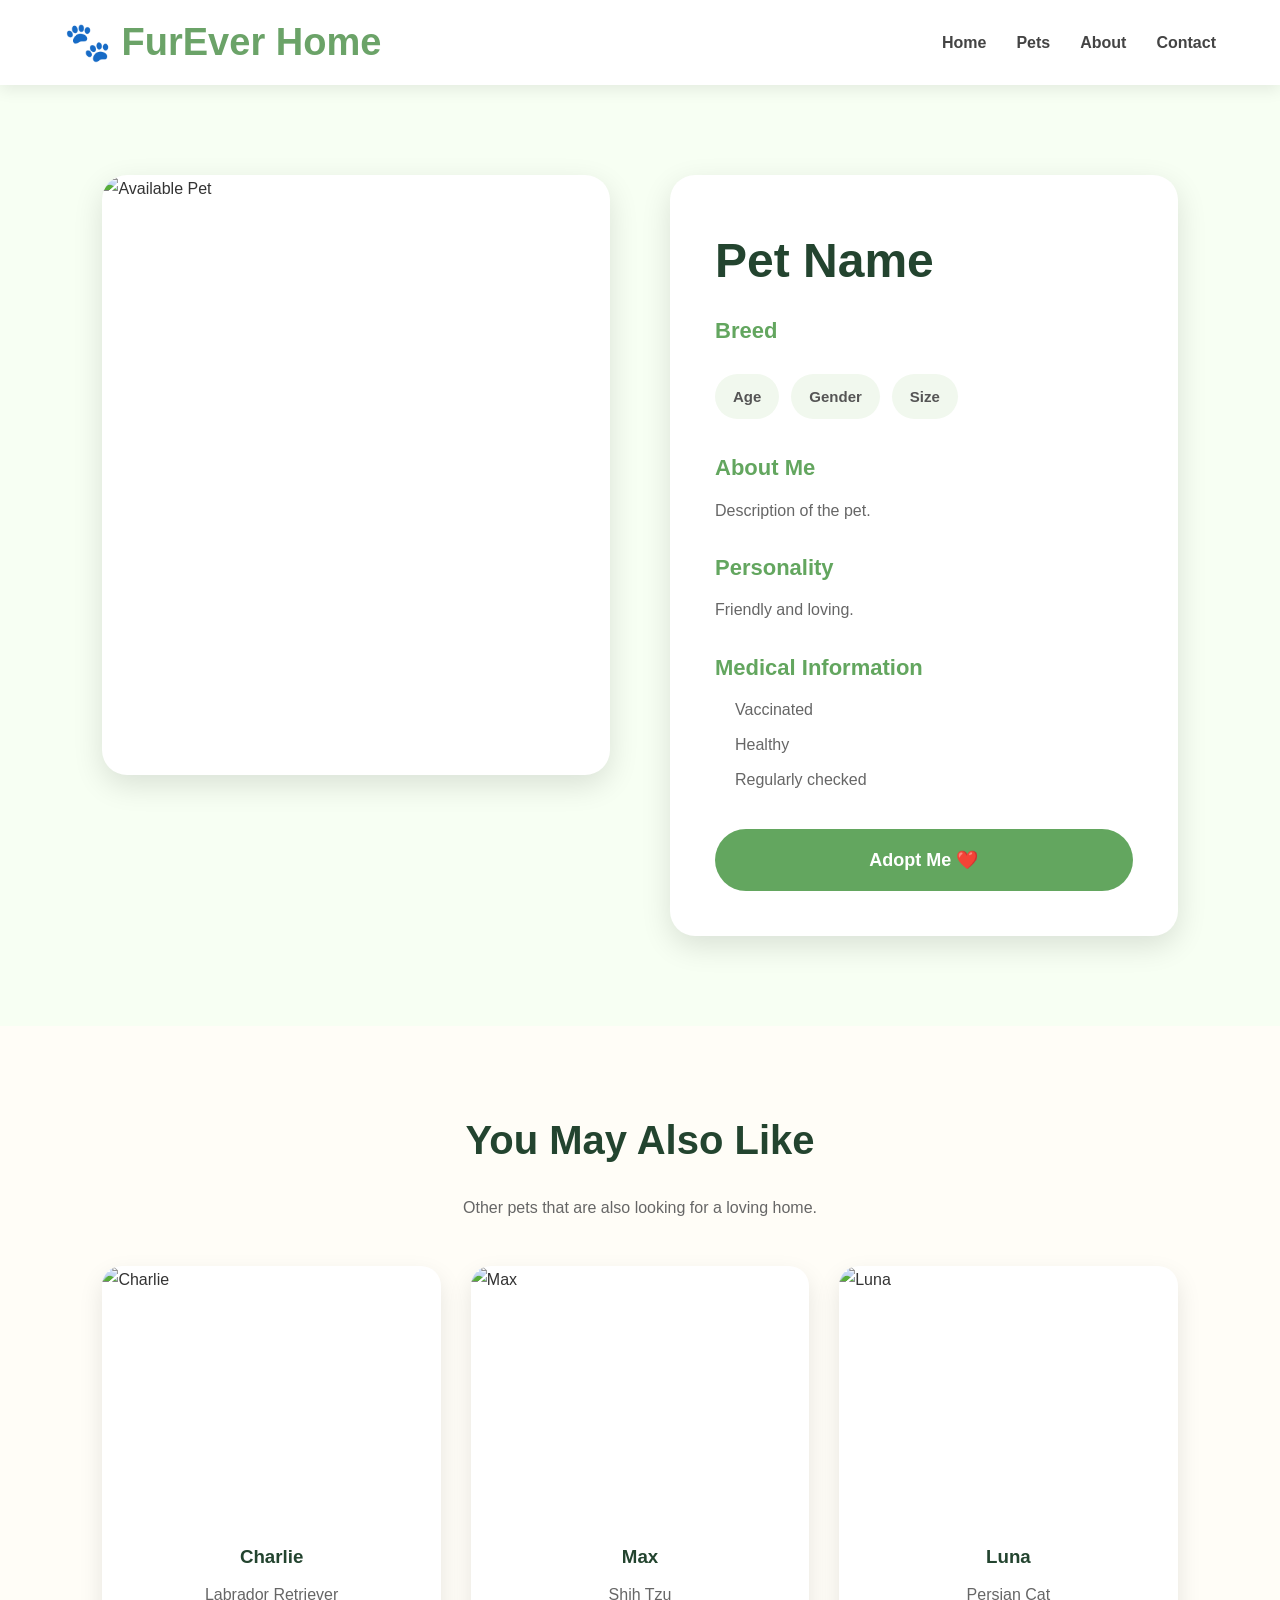
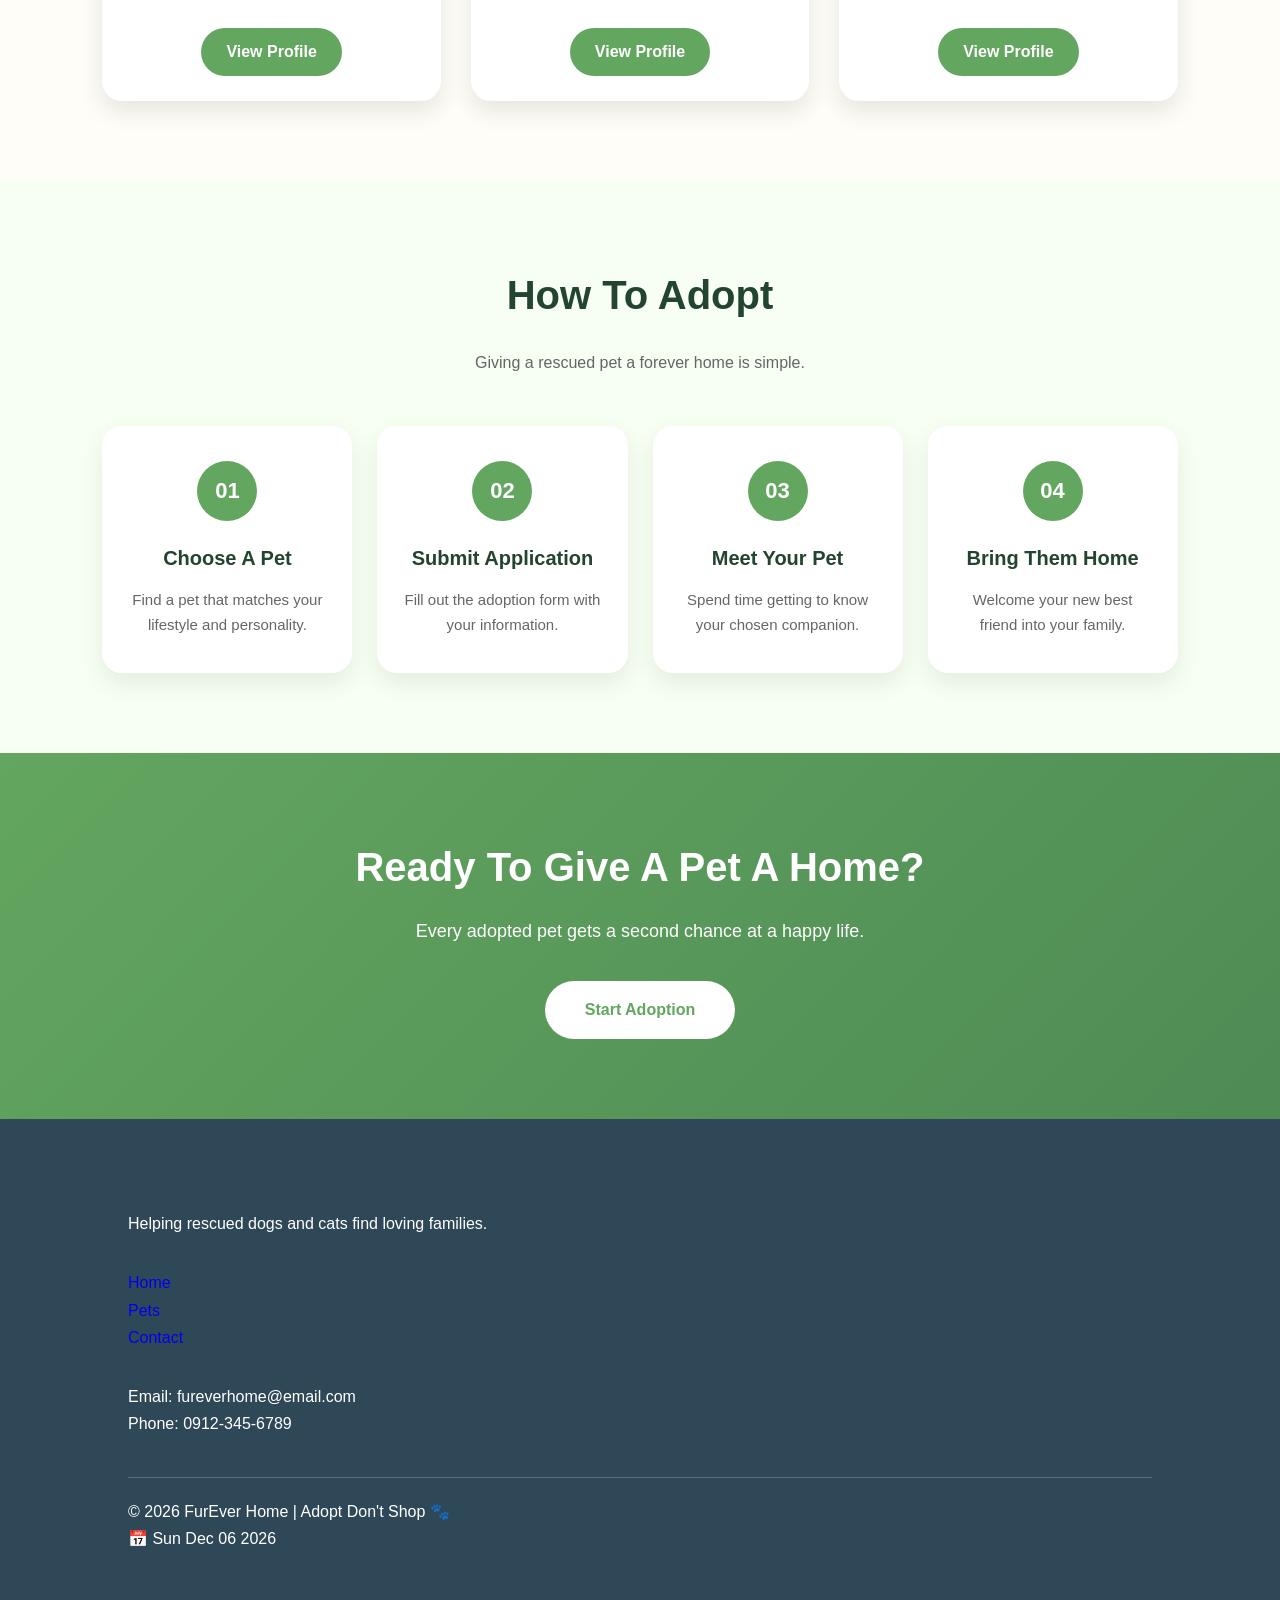
==== pet-details.html @ 24480c86 "Add files via upload" ====
<!DOCTYPE html>
<html lang="en">

<head>

    <meta charset="UTF-8">
    <meta name="viewport" content="width=device-width, initial-scale=1.0">

    <title>Pet Details | FurEver Home</title>

    <meta name="description" content="View pet information and adoption details.">

    <link rel="stylesheet" href="style.css">

    <script src="script.js" defer></script>

</head>


<body>


<!-- =========================
     HEADER
========================= -->

<header>

    <nav>

        <div class="logo">
            🐾 FurEver Home
        </div>


        <ul>

            <li>
                <a href="index.html">
                    Home
                </a>
            </li>


            <li>
                <a href="pets.html">
                    Pets
                </a>
            </li>


            <li>
                <a href="about.html">
                    About
                </a>
            </li>


            <li>
                <a href="contact.html">
                    Contact
                </a>
            </li>

        </ul>


    </nav>

</header>





<!-- =========================
     PET DETAILS
========================= -->

<main>


<section class="pet-profile">


    <!-- IMAGE -->

    <div class="pet-profile-image">


        <img 
        id="petImage"
        src=""
        alt="Available Pet">


    </div>





    <!-- INFORMATION -->

    <div class="pet-profile-info">


        <h1 id="petName">
            Pet Name
        </h1>



        <p class="pet-breed" id="petBreed">
            Breed
        </p>



        <div class="pet-tags">


            <span id="petAge">
                Age
            </span>


            <span id="petGender">
                Gender
            </span>


            <span id="petSize">
                Size
            </span>


        </div>





        <div class="pet-section">


            <h3>
                About Me
            </h3>


            <p id="petDescription">
                Description of the pet.
            </p>


        </div>





        <div class="pet-section">


            <h3>
                Personality
            </h3>


            <p id="petPersonality">
                Friendly and loving.
            </p>


        </div>




        <div class="pet-section">


            <h3>
                Medical Information
            </h3>


            <ul>


                <li>
                    Vaccinated
                </li>


                <li>
                    Healthy
                </li>


                <li>
                    Regularly checked
                </li>


            </ul>


        </div>




        <a href="adoption.html" class="adopt-button">

            Adopt Me ❤️

        </a>




    </div>



</section>

<!-- =========================
     SIMILAR PETS
========================= -->


<section class="similar-pets">


    <div class="section-title">

        <h2>
            You May Also Like
        </h2>


        <p>
            Other pets that are also looking for a loving home.
        </p>


    </div>





    <div class="similar-grid">



        <div class="similar-card">


            <img 
            src="https://bestforpet.co.nz/wp-content/uploads/2025/11/Beagle.jpg" 
            alt="Charlie">


            <div class="similar-content">


                <h3>
                    Charlie
                </h3>


                <p>
                    Labrador Retriever
                </p>


                <a href="pet-details.html?id=charlie">
                    View Profile
                </a>


            </div>


        </div>







        <div class="similar-card">


            <img 
            src="https://cdn.britannica.com/05/234205-050-F8D2E018/Shih-tzu-dog.jpg" 
            alt="Max">


            <div class="similar-content">


                <h3>
                    Max
                </h3>


                <p>
                    Shih Tzu
                </p>


                <a href="pet-details.html?id=max">
                    View Profile
                </a>


            </div>


        </div>







        <div class="similar-card">


            <img 
            src="https://supertails.com/cdn/shop/articles/persian-cat_516e270f-7989-4d3a-9769-4db063118ec6_1200x.jpg?v=1774674105.jpg" 
            alt="Luna">


            <div class="similar-content">


                <h3>
                    Luna
                </h3>


                <p>
                    Persian Cat
                </p>


                <a href="pet-details.html?id=luna">
                    View Profile
                </a>


            </div>


        </div>



    </div>



</section>






<!-- =========================
     ADOPTION PROCESS
========================= -->


<section class="adoption-process">


    <div class="section-title">


        <h2>
            How To Adopt
        </h2>


        <p>
            Giving a rescued pet a forever home is simple.
        </p>


    </div>






    <div class="process-grid">



        <div class="process-card">


            <h3>
                01
            </h3>


            <h4>
                Choose A Pet
            </h4>


            <p>
                Find a pet that matches your lifestyle and personality.
            </p>


        </div>





        <div class="process-card">


            <h3>
                02
            </h3>


            <h4>
                Submit Application
            </h4>


            <p>
                Fill out the adoption form with your information.
            </p>


        </div>





        <div class="process-card">


            <h3>
                03
            </h3>


            <h4>
                Meet Your Pet
            </h4>


            <p>
                Spend time getting to know your chosen companion.
            </p>


        </div>





        <div class="process-card">


            <h3>
                04
            </h3>


            <h4>
                Bring Them Home
            </h4>


            <p>
                Welcome your new best friend into your family.
            </p>


        </div>



    </div>


</section>





<!-- =========================
     CALL TO ACTION
========================= -->


<section class="pet-cta">


    <h2>
        Ready To Give A Pet A Home?
    </h2>


    <p>
        Every adopted pet gets a second chance at a happy life.
    </p>


    <a href="adoption.html">
        Start Adoption
    </a>


</section>





</main>






<!-- =========================
     FOOTER
========================= -->


<footer>


    <div class="footer-container">


        <div>

            <h3>
                FurEver Home
            </h3>

            <p>
                Helping rescued dogs and cats find loving families.
            </p>

        </div>




        <div>

            <h3>
                Quick Links
            </h3>


            <ul>

                <li>
                    <a href="index.html">
                        Home
                    </a>
                </li>


                <li>
                    <a href="pets.html">
                        Pets
                    </a>
                </li>


                <li>
                    <a href="contact.html">
                        Contact
                    </a>
                </li>

            </ul>


        </div>





        <div>

            <h3>
                Contact
            </h3>


            <p>
                Email: fureverhome@email.com
            </p>


            <p>
                Phone: 0912-345-6789
            </p>


        </div>



    </div>



    <hr>


    <p class="footer-copy">
        © 2026 FurEver Home | Adopt Don't Shop 🐾
    </p>


</footer>



</body>

</html>
---- style.css ----
/* ============================
   FUREVER HOME
   GLOBAL STYLES
=============================*/

*{
    margin:0;
    padding:0;
    box-sizing:border-box;
    scroll-behavior:smooth;
}

:root{

    --primary:#6BA368;
    --secondary:#A3D9A5;
    --accent:#FFD166;
    --light:#FFFDF7;
    --dark:#2F4858;
    --gray:#666;
    --shadow:0 10px 25px rgba(0,0,0,.12);

}

body{

    font-family:Arial, Helvetica, sans-serif;

    background:var(--light);

    color:#333;

    line-height:1.7;

}

img{

    width:100%;

    display:block;

}

a{

    text-decoration:none;

}

ul{

    list-style:none;

}

section{

    padding:80px 10%;

}

h1,h2,h3{

    color:var(--dark);

}

h2{

    text-align:center;

    margin-bottom:20px;

    font-size:40px;

}

/*============================
HEADER
=============================*/

header{

    position:sticky;

    top:0;

    z-index:1000;

    background:white;

    box-shadow:0 5px 15px rgba(0,0,0,.08);

}

nav{

    width:90%;

    margin:auto;

    display:flex;

    justify-content:space-between;

    align-items:center;

    height:85px;

}

.logo{

    font-size:38px;

    font-weight:bold;

    color:var(--primary);

}

nav ul{

    display:flex;

    gap:30px;

}

nav ul li a{

    color:#444;

    font-weight:600;

    transition:.3s;

}

nav ul li a:hover,

.active{

    color:var(--primary);

}

/*============================
BUTTONS
=============================*/

button{

    background:var(--primary);

    color:white;

    border:none;

    padding:15px 35px;

    border-radius:30px;

    cursor:pointer;

    font-size:17px;

    transition:.3s;

}

button:hover{

    background:#4E8B55;

    transform:translateY(-3px);

}
/*============================
CARDS
=============================*/

.cards{

    display:grid;

    grid-template-columns:repeat(auto-fit,minmax(260px,1fr));

    gap:30px;

    margin-top:40px;

}

.card{

    background:white;

    border-radius:20px;

    overflow:hidden;

    box-shadow:var(--shadow);

    transition:.3s;

}

.card:hover{

    transform:translateY(-8px);

}

.card img{

    height:260px;

    object-fit:cover;

}

.card h3{

    padding-top:20px;

    text-align:center;

}

.card p{

    padding:10px 20px 25px;

    text-align:center;

    color:var(--gray);

}

/*============================
REGISTER BUTTON
=============================*/

.floating-register{

    position:fixed;

    bottom:25px;

    right:25px;

    z-index:100;

}

.floating-register a{

    background:var(--accent);

    color:#222;

    padding:14px 22px;

    border-radius:30px;

    font-weight:bold;

    box-shadow:var(--shadow);

}
/*============================
MODALS
=============================*/

.modal{

    position:fixed;

    inset:0;

    background:rgba(0,0,0,.6);

    display:none;

    justify-content:center;

    align-items:center;

    z-index:2000;

}

.modal-content{

    background:white;

    width:90%;

    max-width:500px;

    border-radius:20px;

    padding:35px;

}

.modal-content h2{

    text-align:left;

    margin-bottom:15px;

}

.modal-content input{

    width:100%;

    padding:14px;

    margin:10px 0;

    border:1px solid #ddd;

    border-radius:10px;

}

.modal-content ul{

    margin:15px 0;

}

.modal-content li{

    margin-bottom:10px;

}

.modal-content{

    background:white;

    width:90%;

    max-width:500px;

    border-radius:20px;

    padding:35px;

}

.modal-content h2{

    text-align:left;

    margin-bottom:15px;

}

.modal-content input{

    width:100%;

    padding:14px;

    margin:10px 0;

    border:1px solid #ddd;

    border-radius:10px;

}

.modal-content ul{

    margin:15px 0;

}

.modal-content li{

    margin-bottom:10px;

}

/* ============================
   TERMS CHECKBOX
============================ */

.modal-content label{

    display:flex;

    align-items:center;

    justify-content:flex-start;

    gap:10px;

    margin:20px 0;

    text-align:left;

}

.modal-content input[type="checkbox"]{

    width:auto;

    margin:0;

    padding:0;

    border:none;

}

/* CONTINUE BUTTON */

#continueBtn{

    display:block;

    margin:20px auto 0;

}
/*=====================================
HOME PAGE
======================================*/

/* =========================================
   HERO SECTION (REPLACE YOUR OLD HERO CSS)
========================================= */

.hero{
    display:flex;
    justify-content:space-between;
    align-items:center;
    min-height:90vh;
    padding:70px 8%;
    background:linear-gradient(135deg,#F9FFF6,#EAF8E2);
    overflow:hidden;
    position:relative;
}

/* Decorative Shapes */

.hero::before{
    content:"";
    position:absolute;
    width:550px;
    height:550px;
    background:#D8EDC9;
    border-radius:50%;
    top:-220px;
    right:-170px;
    opacity:.8;
}

.hero::after{
    content:"";
    position:absolute;
    width:700px;
    height:250px;
    background:#9BC88A;
    border-radius:50%;
    bottom:-170px;
    left:-120px;
}

/* LEFT SIDE */

.hero-content{
    width:50%;
    position:relative;
    z-index:2;
}

.greeting{
    color:#6AA45F;
    font-size:32px;
    font-weight:700;
    margin-bottom:15px;
}

.hero h1{
    font-size:78px;
    line-height:1.1;
    color:#222;
    margin-bottom:25px;
    font-weight:800;
}

.hero h1 span{
    color:#6AA45F;
}

.hero-text{
    font-size:25px;
    line-height:1.8;
    color:#555;
    max-width:600px;
    margin-bottom:40px;
}

/* BUTTON */

.hero-btn{
    display:inline-block;
    background:#69A95D;
    color:white;
    text-decoration:none;
    padding:18px 40px;
    border-radius:50px;
    font-size:23px;
    font-weight:bold;
    transition:.3s;
}

.hero-btn:hover{
    background:#4F8C48;
    transform:translateY(-4px);
}

/* RIGHT IMAGE ON HOME PAGE */

.hero-image{

    width:45%;

    position:relative;

    z-index:2;

    text-align:right;

}

.hero-image img{

    width:550px;

    height:550px;

    max-width:none;

}
/* RESPONSIVE */

@media(max-width:992px){

.hero{
    flex-direction:column;
    text-align:center;
    padding-top:120px;
}

.hero-content{
    width:100%;
}

.hero-image{
    width:85%;
    margin-top:40px;
}

.hero h1{
    font-size:55px;
}

.hero-text{
    font-size:20px;
}

}

@media(max-width:600px){

.hero h1{
    font-size:42px;
}

.hero-text{
    font-size:18px;
}

.hero-btn{
    width:100%;
    text-align:center;
}

}

/* INTRODUCTION */

.intro{

    display:grid;

    grid-template-columns:1fr 1fr;

    gap:70px;

    align-items:center;

}

.intro-image img{

    width:550px;

    height:600px;

    object-fit:cover;

    border-radius:20px;

    box-shadow:var(--shadow);

}

.intro-text h2{

    text-align:center;

    margin:20px auto;

    max-width:700px;

    color:#666;

    font-size:35px;

    line-height:1.7;



}

.intro-text p{

    margin-bottom:20px;

    color:#555;

    font-size:18px;

    

}

.intro-text button{

    margin-top:15px;


}

.section-description{

    text-align:center;

    margin:20px auto;

    max-width:700px;

    color:#666;

    font-size:18px;

    line-height:1.7;

}

/* VIDEO */

.video-section{

    text-align:center;

    padding:60px 0;

}

.video-section p{

    max-width:700px;

    margin:20px auto 40px;

    color:#666;

}

.video-section video{

    display:block;

    width:800px;

    height:450px;

    margin:0 auto;

    object-fit:cover;

    border-radius:20px;

    box-shadow:var(--shadow);

}

/* WHY CHOOSE US */

.why{

    background:#F5FDF6;

}

.why .cards article{

    background:white;

    padding:35px;

    border-radius:18px;

    box-shadow:var(--shadow);

    text-align:center;

    transition:.3s;

}

.why .cards article:hover{

    transform:translateY(-8px);

}

.why h3{

    color:var(--primary);

    margin-bottom:15px;

}


/* STATISTICS */

.stats{

    display:grid;

    grid-template-columns:repeat(4,1fr);

    gap:30px;

    text-align:center;

}

.stats div{

    background:white;

    padding:35px;

    border-radius:20px;

    box-shadow:var(--shadow);

}

.stats h2{

    color:var(--primary);

    font-size:50px;

    margin-bottom:10px;

}

.stats p{

    color:#666;

}


/* TESTIMONIALS */

.testimonials{

    background:#FFFDF6;

}

.testimonials .cards article{

    background:white;

    padding:35px;

    border-radius:20px;

    box-shadow:var(--shadow);

}

.testimonials p{

    font-style:italic;

    margin-bottom:20px;

    color:#555;

}

.testimonials strong{

    color:var(--primary);

}


/* CALL TO ACTION */

.cta{

    text-align:center;

    background:linear-gradient(
        135deg,
        #6BA368,
        #4E8B55
    );

    color:white;

}

.cta h2{

    color:white;

    margin-bottom:20px;

}

.cta p{

    max-width:650px;

    margin:auto;

    margin-bottom:35px;

    font-size:18px;

}

.cta button{

    background:white;

    color:var(--primary);

    font-weight:bold;

}

.cta button:hover{

    background:#f3f3f3;

}

/*=====================================
PETS PAGE
======================================*/

/* PAGE HEADER */

.pets-header{

    background:linear-gradient(
        rgba(0,0,0,.45),
        rgba(0,0,0,.45)
    ),
    url("images/pets-banner.jpg");

    background-size:cover;

    background-position:center;

    color:white;

    text-align:center;

    padding:100px 10%;

}

.pets-header h1{

    font-size:55px;

    color:white;

    margin-bottom:15px;

}

.pets-header p{

    font-size:20px;

    max-width:700px;

    margin:auto;

}


/* SEARCH */

.search{

    display:flex;

    justify-content:center;

    margin:50px auto 30px;

}

.search input{

    width:100%;

    max-width:600px;

    padding:15px 20px;

    border:2px solid #ddd;

    border-radius:50px;

    font-size:17px;

    outline:none;

    transition:.3s;

}

.search input:focus{

    border-color:var(--primary);

    box-shadow:0 0 10px rgba(107,163,104,.2);

}


/* FILTER BUTTONS */

.filter-buttons{

    display:flex;

    justify-content:center;

    flex-wrap:wrap;

    gap:15px;

    margin-bottom:40px;

}

.filter-buttons button{

    border-radius:30px;

    padding:12px 28px;

}



/* ===============================
   PET IMAGE SIZE FIX
================================ */


.pet-card .pet-image{

    width:100%;

    height:220px;

    overflow:hidden;

}



.pet-card .pet-image img{

    width:100%;

    height:220px;

    object-fit:cover;

    object-position:center;

}


/* BADGE */

.badge{

    position:absolute;

    top:15px;

    left:15px;

    background:var(--accent);

    color:#222;

    padding:8px 16px;

    border-radius:30px;

    font-size:14px;

    font-weight:bold;

}

.badge.new{

    background:#6BA368;

    color:white;

}

.badge.adopted{

    background:#D9534F;

    color:white;

}


/* CONTENT */

.pet-info{

    padding:25px;

}

.pet-info h3{

    color:var(--primary);

    margin-bottom:10px;

    font-size:24px;

}

.pet-info p{

    color:#666;

    margin-bottom:8px;

}

.pet-info span{

    font-weight:bold;

}


/* BUTTON */

.pet-info a{

    display:inline-block;

    margin-top:20px;

}

.pet-info button{

    width:100%;

}


/* CATEGORY */

.category-title{

    margin-top:60px;

    margin-bottom:25px;

    color:var(--primary);

    font-size:34px;

}


/* EMPTY MESSAGE */

.no-results{

    text-align:center;

    color:#888;

    font-size:20px;

    margin-top:50px;

}


/* PET FACTS */

.pet-facts{

    display:grid;

    grid-template-columns:repeat(auto-fit,minmax(220px,1fr));

    gap:20px;

    margin-top:70px;

}

.pet-facts article{

    background:white;

    padding:25px;

    border-radius:18px;

    text-align:center;

    box-shadow:var(--shadow);

}

.pet-facts h3{

    color:var(--primary);

    margin-bottom:10px;

}


/* ADOPTION REMINDER */

.reminder{

    margin-top:80px;

    background:#FFF8E8;

    border-left:8px solid var(--accent);

    padding:30px;

    border-radius:15px;

}

.reminder h2{

    text-align:left;

    color:var(--primary);

    margin-bottom:15px;

}

.reminder p{

    color:#555;

}

/* ==========================================
   PET DETAILS PAGE NEW DESIGN
========================================== */


/* MAIN PET PROFILE */

.pet-profile{

    display:grid;

    grid-template-columns: 1fr 1fr;

    gap:60px;

    align-items:start;

    padding:90px 8%;

    background:#F7FFF3;

}



/* PET IMAGE */

.pet-profile-image{

    background:white;

    border-radius:25px;

    overflow:hidden;

    box-shadow:
    0 10px 30px rgba(0,0,0,.12);

    height:600px;

}



.pet-profile-image img{

    width:100%;

    height:100%;

    object-fit:cover;

}





/* INFORMATION BOX */

.pet-profile-info{

    background:white;

    padding:45px;

    border-radius:25px;

    box-shadow:
    0 10px 30px rgba(0,0,0,.12);

}





.pet-profile-info h1{

    font-size:48px;

    color:#23442F;

    margin-bottom:10px;

}





.pet-breed{

    color:#63A65F;

    font-size:22px;

    font-weight:bold;

    margin-bottom:25px;

}





/* TAGS */

.pet-tags{

    display:flex;

    flex-wrap:wrap;

    gap:12px;

    margin-bottom:30px;

}



.pet-tags span{

    background:#F1F8EE;

    color:#555;

    padding:10px 18px;

    border-radius:30px;

    font-size:15px;

    font-weight:bold;

}





/* INFORMATION SECTIONS */

.pet-section{

    margin-top:25px;

}



.pet-section h3{

    color:#63A65F;

    font-size:22px;

    margin-bottom:10px;

}



.pet-section p{

    color:#666;

    line-height:1.7;

}



.pet-section ul{

    padding-left:20px;

    color:#666;

}



.pet-section li{

    margin-bottom:8px;

}





/* ADOPT BUTTON */

.adopt-button{

    display:block;

    text-align:center;

    margin-top:35px;

    background:#63A65F;

    color:white;

    padding:16px;

    border-radius:40px;

    font-size:18px;

    font-weight:bold;

    transition:.3s;

}



.adopt-button:hover{

    background:#4E8B55;

    transform:translateY(-3px);

}






/* ==========================================
   SIMILAR PETS
========================================== */


.similar-pets{

    padding:80px 8%;

}



.section-title{

    text-align:center;

    margin-bottom:45px;

}



.section-title h2{

    color:#23442F;

}



.section-title p{

    color:#666;

}






.similar-grid{

    display:grid;

    grid-template-columns:repeat(3,1fr);

    gap:30px;

}





.similar-card{

    background:white;

    border-radius:20px;

    overflow:hidden;

    box-shadow:
    0 10px 25px rgba(0,0,0,.1);

    transition:.3s;

}



.similar-card:hover{

    transform:translateY(-8px);

}





.similar-card img{

    width:100%;

    height:250px;

    object-fit:cover;

}





.similar-content{

    padding:25px;

    text-align:center;

}



.similar-content h3{

    color:#23442F;

    margin-bottom:8px;

}



.similar-content p{

    color:#666;

    margin-bottom:20px;

}





.similar-content a{

    display:inline-block;

    background:#63A65F;

    color:white;

    padding:10px 25px;

    border-radius:30px;

    font-weight:bold;

}



.similar-content a:hover{

    background:#4E8B55;

}/* ==========================================
   ADOPTION PROCESS
========================================== */


.adoption-process{

    padding:80px 8%;

    background:#F7FFF3;

}



.adoption-process .section-title{

    margin-bottom:50px;

}



.process-grid{

    display:grid;

    grid-template-columns:repeat(4,1fr);

    gap:25px;

}



.process-card{

    background:white;

    padding:35px 25px;

    border-radius:20px;

    text-align:center;

    box-shadow:
    0 10px 25px rgba(0,0,0,.08);

    transition:.3s;

}



.process-card:hover{

    transform:translateY(-8px);

}



.process-card h3{

    width:60px;

    height:60px;

    display:flex;

    align-items:center;

    justify-content:center;

    margin:0 auto 20px;

    background:#63A65F;

    color:white;

    border-radius:50%;

    font-size:22px;

}



.process-card h4{

    color:#23442F;

    font-size:20px;

    margin-bottom:12px;

}



.process-card p{

    color:#666;

    font-size:15px;

}






/* ==========================================
   CALL TO ACTION
========================================== */


.pet-cta{

    background:

    linear-gradient(
        135deg,
        #63A65F,
        #4E8B55
    );

    padding:80px 8%;

    text-align:center;

    color:white;

}



.pet-cta h2{

    color:white;

    font-size:40px;

    margin-bottom:15px;

}



.pet-cta p{

    font-size:18px;

    margin-bottom:35px;

}



.pet-cta a{

    display:inline-block;

    background:white;

    color:#63A65F;

    padding:15px 40px;

    border-radius:40px;

    font-weight:bold;

    transition:.3s;

}



.pet-cta a:hover{

    transform:translateY(-4px);

}







/* ==========================================
   RESPONSIVE DESIGN
========================================== */



@media(max-width:1100px){


    .pet-profile{

        grid-template-columns:1fr;

    }



    .pet-profile-image{

        height:500px;

    }



    .similar-grid{

        grid-template-columns:repeat(2,1fr);

    }



    .process-grid{

        grid-template-columns:repeat(2,1fr);

    }


}





@media(max-width:768px){



    .pet-profile{

        padding:60px 6%;

        gap:35px;

    }



    .pet-profile-image{

        height:400px;

    }



    .pet-profile-info{

        padding:30px;

    }



    .pet-profile-info h1{

        font-size:36px;

    }



    .similar-grid{

        grid-template-columns:1fr;

    }



    .process-grid{

        grid-template-columns:1fr;

    }



    .pet-cta h2{

        font-size:30px;

    }



    .footer-container{

        grid-template-columns:1fr;

        text-align:center;

    }


}





@media(max-width:500px){



    .pet-profile-info h1{

        font-size:30px;

    }



    .pet-breed{

        font-size:18px;

    }



    .pet-tags{

        flex-direction:column;

    }



    .pet-tags span{

        text-align:center;

    }



    .adopt-button{

        width:100%;

    }



}


/* ===============================
   PETS HERO
================================ */


.pets-hero{

    background:
    linear-gradient(
        135deg,
        #F7FFF3,
        #E5F6DB
    );

    padding:120px 8% 90px;

    text-align:center;

    position:relative;

    overflow:hidden;

}


.pets-hero::before{

    content:"";

    position:absolute;

    width:350px;

    height:350px;

    background:#CDE8BE;

    border-radius:50%;

    left:-120px;

    top:-120px;

    opacity:.5;

}



.pets-hero::after{

    content:"";

    position:absolute;

    width:300px;

    height:300px;

    background:#CDE8BE;

    border-radius:50%;

    right:-100px;

    bottom:-100px;

    opacity:.5;

}



.hero-content{

    position:relative;

    z-index:2;

}



/* TITLE */


.pets-heading h1{

    font-size:65px;

    line-height:1.1;

    font-weight:800;

    color:#23442F;

    margin-bottom:20px;

}



.pets-heading span{

    color:#63A65F;

}



.pets-heading p{

    max-width:700px;

    margin:auto;

    font-size:20px;

    color:#555;

    line-height:1.8;

}


/* ===============================
   SEARCH BAR FIX
================================ */

.search-container{

    width:100%;
    max-width:650px;
    height:60px;

    margin:40px auto 0;

    background:white;

    border-radius:50px;

    display:flex;
    align-items:center;

    padding:0 25px;

    overflow:hidden;

    box-shadow:
    0 10px 30px rgba(0,0,0,.1);

}


.search-icon{

    flex-shrink:0;

    font-size:22px;

    margin-right:15px;

}



.search-container input{

    flex:1;

    width:100%;

    height:100%;

    border:none;

    outline:none;

    background:transparent;

    font-size:16px;

    padding:0;

}


/* ===============================
   FILTER BUTTONS
================================ */


.filter-buttons{


    display:flex;

    justify-content:center;

    align-items:center;

    gap:15px;

    margin-top:30px;

    flex-wrap:wrap;


}



.filter-btn{


    background:white;

    color:#333;

    border:none;

    padding:12px 28px;

    border-radius:30px;

    font-size:16px;

    font-weight:bold;

    cursor:pointer;

    box-shadow:
    0 8px 20px rgba(0,0,0,.08);

    transition:.3s;

}



.filter-btn:hover,

.filter-btn.active{


    background:#63A65F;

    color:white;


}




/* ===============================
   PET GRID
================================ */


.pets-grid{

    display:grid;

    grid-template-columns:repeat(4,1fr);

    gap:25px;

    align-items:start;

}





/* ===============================
   PET CARD
================================ */


.pet-card{

    background:white;

    border-radius:20px;

    overflow:hidden;

    box-shadow:
    0 10px 25px rgba(0,0,0,.12);

    transition:.3s;

    max-width:320px;

    margin:auto;

}



.pet-card:hover{

    transform:translateY(-8px);

}




/* ===============================
   PET INFORMATION
================================ */


.pet-content{

    padding:20px;

}



.pet-content h3{

    font-size:23px;

    color:#23442F;

    margin-bottom:5px;

}



.breed{

    color:#63A65F;

    font-weight:600;

    margin-bottom:15px;

}





.pet-info{

    display:flex;

    flex-wrap:wrap;

    gap:8px;

    margin-bottom:15px;

}



.pet-info span{


    background:#F1F8EE;

    padding:6px 10px;

    border-radius:20px;

    font-size:12px;

    color:#555;


}






/* ===============================
   DETAILS BUTTON
================================ */


.details-btn{

    display:block;

    text-align:center;

    background:#63A65F;

    color:white;

    padding:12px;

    border-radius:30px;

    font-weight:bold;

    transition:.3s;


}



.details-btn:hover{

    background:#4E8B55;

    color:white;

}

/* ===============================
   WHY ADOPT SECTION
================================ */


.adoption-benefits{

    padding:80px 8%;

    background:#F7FFF3;

}



.benefits-heading{

    text-align:center;

    max-width:700px;

    margin:auto;

}



.benefits-heading h2{

    color:#23442F;

}



.benefits-heading p{

    color:#666;

    font-size:17px;

}





.benefits-grid{

    display:grid;

    grid-template-columns:repeat(3,1fr);

    gap:30px;

    margin-top:45px;

}



.benefit-card{

    background:white;

    padding:35px 25px;

    text-align:center;

    border-radius:20px;

    box-shadow:
    0 10px 25px rgba(0,0,0,.08);

}



.benefit-icon{

    font-size:45px;

    margin-bottom:15px;

}



.benefit-card h3{

    color:#63A65F;

    margin-bottom:15px;

}



.benefit-card p{

    color:#666;

}







/* ===============================
   ADOPTION PROCESS
================================ */


.adoption-steps{

    padding:80px 8%;

    text-align:center;

}



.adoption-steps h2{

    color:#23442F;

}



.steps-grid{

    display:grid;

    grid-template-columns:repeat(4,1fr);

    gap:25px;

    margin-top:45px;

}



.step{

    padding:25px;

}



.step-number{

    width:50px;

    height:50px;

    background:#63A65F;

    color:white;

    border-radius:50%;

    display:flex;

    align-items:center;

    justify-content:center;

    margin:auto;

    font-size:20px;

    font-weight:bold;

}



.step h3{

    margin-top:20px;

    color:#23442F;

}



.step p{

    color:#666;

    margin-top:10px;

}






/* ===============================
   CALL TO ACTION
================================ */


.pets-cta{

    background:

    linear-gradient(
        135deg,
        #63A65F,
        #4E8B55
    );

    padding:70px 8%;

    text-align:center;

    color:white;

}



.pets-cta h2{

    color:white;

    font-size:38px;

}



.pets-cta p{

    margin:20px 0;

    font-size:18px;

}



.cta-btn{

    display:inline-block;

    background:white;

    color:#63A65F;

    padding:15px 35px;

    border-radius:30px;

    font-weight:bold;

    transition:.3s;

}



.cta-btn:hover{

    transform:translateY(-3px);

}






/* ===============================
   RESPONSIVE DESIGN
================================ */



@media(max-width:1100px){


    .pets-grid{

        grid-template-columns:repeat(3,1fr);

    }


    .steps-grid{

        grid-template-columns:repeat(2,1fr);

    }


}





@media(max-width:900px){


    .pets-heading h1{

        font-size:50px;

    }


    .pets-grid{

        grid-template-columns:repeat(2,1fr);

    }


    .benefits-grid{

        grid-template-columns:1fr;

    }


    .footer-container{

        grid-template-columns:1fr;

        text-align:center;

    }


}





@media(max-width:600px){


    .pets-hero{

        padding:90px 6%;

    }



    .pets-heading h1{

        font-size:38px;

    }



    .pets-heading p{

        font-size:16px;

    }



    .search-container{

        height:55px;

    }



    .filter-btn{

        width:100%;

    }



    .pets-grid{

        grid-template-columns:1fr;

    }



    .pet-card{

        max-width:350px;

    }



    .steps-grid{

        grid-template-columns:1fr;

    }



}


/* =====================================
   ABOUT PAGE
   PART 1 — HERO + INTRO
===================================== */


/* ABOUT HERO */

.about-banner{

    background:

    linear-gradient(
        135deg,
        #F7FFF3,
        #E5F6DB
    );

    padding:120px 8% 100px;

    text-align:center;

    position:relative;

    overflow:hidden;

}



/* Decorative circles */

.about-banner::before{

    content:"";

    position:absolute;

    width:350px;

    height:350px;

    background:#CDE8BE;

    border-radius:50%;

    left:-120px;

    top:-120px;

    opacity:.5;

}



.about-banner::after{

    content:"";

    position:absolute;

    width:300px;

    height:300px;

    background:#CDE8BE;

    border-radius:50%;

    right:-100px;

    bottom:-100px;

    opacity:.5;

}



.about-banner h1{

    position:relative;

    z-index:2;


    font-size:65px;

    font-weight:800;

    color:#23442F;

    margin-bottom:20px;

}



.about-banner p{

    position:relative;

    z-index:2;


    max-width:750px;

    margin:auto;

    font-size:20px;

    color:#555;

    line-height:1.8;

}



/* =====================================
   ABOUT PAGE
===================================== */

/* ABOUT SECTIONS */

.about-content{

    max-width:1000px;

    margin:70px auto;

    padding:0 30px;

    text-align:center;

}

.about-content h2{

    font-size:40px;

    color:#23442F;

    margin-bottom:20px;

    font-weight:700;

}

.about-content p{

    max-width:850px;

    margin:0 auto;

    color:#666;

    font-size:18px;

    line-height:1.9;

}


/* FEATURES */

.features{

    display:grid;

    grid-template-columns:repeat(2,1fr);

    gap:30px;

    margin-top:40px;

}

.feature-box{

    background:#fff;

    padding:35px;

    border-radius:25px;

    text-align:center;

    box-shadow:0 10px 25px rgba(0,0,0,.12);

    transition:.3s;

}

.feature-box:hover{

    transform:translateY(-8px);

}

.feature-box h3{

    color:#63A65F;

    font-size:24px;

    margin-bottom:18px;

}

.feature-box p{

    color:#666;

    font-size:17px;

    line-height:1.8;

    margin:0 auto;

}


/* RESPONSIVE */

@media(max-width:768px){

    .features{

        grid-template-columns:1fr;

    }

}

/* ===============================
   CONTACT INFORMATION BOX
================================ */


.contact-info{


    background:white;

    padding:45px;

    border-radius:25px;

    box-shadow:

    0 10px 30px rgba(0,0,0,.12);

}




.contact-info h2{

    text-align:left;

    color:#23442F;

    font-size:35px;

    margin-bottom:25px;

}



.contact-info p{

    color:#666;

    font-size:17px;

    line-height:1.8;

    margin-bottom:15px;

}



.contact-info strong{

    color:#63A65F;

}





/* SOCIAL MEDIA */


.socials{

    margin-top:35px;

    padding-top:25px;

    border-top:1px solid #eee;

}



.socials h3{

    color:#23442F;

    margin-bottom:15px;

}



.socials p{

    background:#F7FFF3;

    padding:12px 18px;

    border-radius:15px;

    margin-bottom:10px;

}


/* =====================================
   CONTACT PAGE
===================================== */

/* CONTACT HERO */

.contact-header{

    background:linear-gradient(
        135deg,
        #F7FFF3,
        #E5F6DB
    );

    padding:70px 8% 50px;

    text-align:center;

    position:relative;

    overflow:hidden;

}

.contact-header::before{

    content:"";

    position:absolute;

    width:250px;

    height:250px;

    background:#CDE8BE;

    border-radius:50%;

    top:-120px;

    left:-120px;

    opacity:.45;

}

.contact-header::after{

    content:"";

    position:absolute;

    width:220px;

    height:220px;

    background:#CDE8BE;

    border-radius:50%;

    right:-90px;

    bottom:-90px;

    opacity:.45;

}

.contact-header h1{

    position:relative;

    z-index:2;

    font-size:55px;

    color:var(--primary);

    margin-bottom:15px;

}

.contact-header p{

    position:relative;

    z-index:2;

    max-width:700px;

    margin:0 auto;

    color:#666;

    font-size:19px;

}

/* CONTACT HEADER */

.contact-header h1{

    font-size:60px;
    font-weight:800;
    color:#223548;   /* Same dark color as other pages */
    text-align:center;
    margin-bottom:15px;

}

.contact-header p{

    font-size:20px;
    color:#555;
    text-align:center;
    max-width:700px;
    margin:0 auto;
    line-height:1.7;

}

/* ===============================
   CONTACT FORM BOX
================================ */


.contact-form{


    background:white;

    padding:45px;

    border-radius:25px;

    box-shadow:

    0 10px 30px rgba(0,0,0,.12);


}



.contact-form h2{

    text-align:left;

    color:#23442F;

    font-size:35px;

    margin-bottom:25px;

}





.contact-form label{

    display:block;

    font-weight:bold;

    color:#444;

    margin-top:15px;

    margin-bottom:8px;

}





.contact-form input,

.contact-form textarea{


    width:100%;

    padding:15px;

    border:2px solid #eee;

    border-radius:15px;

    font-size:16px;

    outline:none;

    transition:.3s;


}




.contact-form input:focus,

.contact-form textarea:focus{


    border-color:#63A65F;

    box-shadow:

    0 0 10px rgba(99,166,95,.2);


}





.contact-form textarea{

    resize:none;

}





.contact-form button{


    width:100%;

    margin-top:25px;

    background:#63A65F;

    color:white;

    padding:16px;

    border:none;

    border-radius:40px;

    font-size:17px;

    font-weight:bold;

    cursor:pointer;

    transition:.3s;


}





.contact-form button:hover{


    background:#4E8B55;

    transform:translateY(-3px);


}







/* ===============================
   MAP SECTION
================================ */


.map{

    padding:0 8% 90px;

}



.map h2{


    color:#23442F;

    text-align:center;

    font-size:38px;

    margin-bottom:35px;


}



.map iframe{


    width:100%;

    height:400px;

    border:none;

    border-radius:25px;

    box-shadow:

    0 10px 30px rgba(0,0,0,.12);


}






/* ===============================
   RESPONSIVE DESIGN
================================ */


@media(max-width:900px){


    .contact-container{

        grid-template-columns:1fr;

    }



}



@media(max-width:600px){


    .contact-header h1{

        font-size:40px;

    }



    .contact-container{

        padding:60px 6%;

    }



    .contact-info,

    .contact-form{

        padding:30px;

    }



}

/* ==========================================
   PETS PAGE
========================================== */

.pets-hero{

    background:linear-gradient(135deg,#F7FFF3,#E5F6DB);

    padding:120px 8% 90px;

    text-align:center;

    position:relative;

    overflow:hidden;

}

.pets-hero::before{

    content:"";

    position:absolute;

    width:350px;

    height:350px;

    background:#CDE8BE;

    border-radius:50%;

    left:-120px;

    top:-120px;

    opacity:.45;

}

.pets-hero::after{

    content:"";

    position:absolute;

    width:300px;

    height:300px;

    background:#CDE8BE;

    border-radius:50%;

    right:-100px;

    bottom:-100px;

    opacity:.45;

}

.pets-overlay{

    position:relative;

    z-index:2;

}

.pets-heading h1{

    font-size:70px;

    font-weight:800;

    line-height:1.1;

    color:#23442F;

    margin-bottom:25px;

}

.pets-heading span{

    color:#63A65F;

}

.pets-heading p{

    font-size:23px;

    color:#555;

    max-width:750px;

    margin:0 auto 45px;

    line-height:1.8;

}

/* SEARCH BAR */

.search-container{
    width:100%;
    max-width:650px;
    height:60px;
    margin:40px auto 0;
    background:white;
    border-radius:50px;
    display:flex;
    align-items:center;
    padding:0 25px;
    overflow:hidden;
    box-shadow:0 10px 30px rgba(0,0,0,.1);
}

.search-container input{
    flex:1;
    height:100%;
    border:none;
    outline:none;
    background:transparent;
    font-size:16px;
    padding:0;
}

.search-icon{
    font-size:22px;
    margin-right:15px;
}

.search-icon{

    position:absolute;

    left:28px;

    top:50%;

    transform:translateY(-50%);

    font-size:24px;

}

/* FILTER BUTTONS */

.filter-buttons{

    display:flex;

    justify-content:center;

    gap:18px;

    margin-top:40px;

    flex-wrap:wrap;

}

.filter-btn{

    background:white;

    border:none;

    padding:16px 34px;

    border-radius:50px;

    font-size:18px;

    font-weight:700;

    cursor:pointer;

    transition:.3s;

    box-shadow:0 8px 20px rgba(0,0,0,.08);

}

.filter-btn:hover{

    background:#63A65F;

    color:white;

    transform:translateY(-3px);

}

.filter-btn.active{

    background:#63A65F;

    color:white;

}

/* =====================================
   PROFESSIONAL ADOPTION PAGE
===================================== */


.adoption-page{

    background:linear-gradient(
        135deg,
        #F7FFF3,
        #EAF7E3
    );

    padding:90px 8%;

}



/* MAIN CONTAINER */

.adoption-container{

    max-width:1000px;

    margin:auto;

    background:white;

    padding:55px;

    border-radius:30px;

    box-shadow:
    0 15px 40px rgba(0,0,0,.12);

}



/* HEADER */

.adoption-header{

    text-align:center;

    margin-bottom:45px;

}


.adoption-header h1{

    font-size:48px;

    color:#23442F;

    margin-bottom:15px;

}


.adoption-header h1::before{

    content:"🐾 ";

}


.adoption-header p{

    color:#666;

    max-width:700px;

    margin:auto;

    font-size:18px;

}





/* FORM */

.adoption-form{

    display:flex;

    flex-direction:column;

    gap:35px;

}




/* SECTION */

.form-section{

    border-top:1px solid #eee;

    padding-top:30px;

}



.form-section h2{

    text-align:left;

    color:#63A65F;

    font-size:27px;

    margin-bottom:25px;

}




/* TWO COLUMN FORM */

.form-grid{

    display:grid;

    grid-template-columns:repeat(2,1fr);

    gap:25px;

}





/* INPUT GROUP */

.form-group{

    display:flex;

    flex-direction:column;

}



.form-group label{

    font-size:15px;

    font-weight:700;

    color:#23442F;

    margin-bottom:8px;

}



.form-group input,

.form-group select,

.form-group textarea{


    padding:15px 18px;

    border:1px solid #ddd;

    border-radius:15px;

    font-size:16px;

    background:#FAFAFA;

    outline:none;

    transition:.3s;

}



.form-group input:hover,

.form-group select:hover,

.form-group textarea:hover{

    border-color:#A3D9A5;

}



.form-group input:focus,

.form-group select:focus,

.form-group textarea:focus{

    background:white;

    border-color:#63A65F;

    box-shadow:
    0 0 0 4px rgba(99,166,95,.15);

}



textarea{

    min-height:130px;

    resize:none;

}





/* RADIO BUTTON */

.radio-box{

    display:flex;

    gap:30px;

    margin-top:10px;

}



.radio-box label{

    font-weight:500;

    color:#555;

}




/* AGREEMENT */

.agreement{

    display:flex;

    gap:12px;

    align-items:flex-start;

    color:#555;

    line-height:1.5;

}





/* BUTTON */

.submit-btn{

    width:100%;

    padding:18px;

    background:#63A65F;

    color:white;

    border:none;

    border-radius:50px;

    font-size:18px;

    font-weight:bold;

    cursor:pointer;

    transition:.3s;

}



.submit-btn:hover{

    background:#4E8B55;

    transform:translateY(-4px);

    box-shadow:
    0 10px 25px rgba(99,166,95,.3);

}






/* RESPONSIVE */

@media(max-width:768px){


    .adoption-container{

        padding:35px 25px;

    }


    .adoption-header h1{

        font-size:36px;

    }


    .form-grid{

        grid-template-columns:1fr;

    }


}




/*=====================================
PART 6
RESPONSIVE + ANIMATIONS + FINAL POLISH
======================================*/


/* SMOOTH SCROLL */

html{

    scroll-behavior:smooth;

}


/* NICE TEXT SELECTION */

::selection{

    background:#6BA368;

    color:white;

}


/* SCROLLBAR */

::-webkit-scrollbar{

    width:10px;

}

::-webkit-scrollbar-track{

    background:#f3f3f3;

}

::-webkit-scrollbar-thumb{

    background:#6BA368;

    border-radius:20px;

}

::-webkit-scrollbar-thumb:hover{

    background:#4E8B55;

}


/* IMAGE HOVER */

.card img,

.pet-image img,

.intro img,

.about-image img{

    transition:.4s;

}

.card:hover img,

.pet-image:hover img,

.intro-image:hover img,

.about-image:hover img{

    transform:scale(1.05);

}


/* CARD HOVER */

.card,

.pet-card,

.mv-card,

.team-card,

.contact-info,

.contact-form,

.faq-item,

.quick-facts article,

.process-grid article,

.stats div{

    transition:.35s;

}

.card:hover,

.pet-card:hover,

.mv-card:hover,

.team-card:hover,

.contact-info:hover,

.contact-form:hover,

.quick-facts article:hover,

.process-grid article:hover,

.stats div:hover{

    transform:translateY(-8px);

}


/* BUTTON EFFECT */

button{

    transition:.3s;

}

button:hover{

    transform:translateY(-3px);

    box-shadow:0 10px 25px rgba(0,0,0,.15);

}


/* LINKS */

a{

    transition:.3s;

}


/* FORM */

input,

textarea{

    transition:.3s;

}

input:focus,

textarea:focus{

    box-shadow:0 0 8px rgba(107,163,104,.2);

}


/* SECTION SPACING */

.hero,

.intro,

.featured,

.video-section,

.why,

.stats,

.testimonials,

.cta,

.about-content,

.team,

.faq,

.contact-container,

.pet-details,

.similar-pets,

.adoption-process{

    animation:fadeUp .8s ease;

}


/* ANIMATION */

@keyframes fadeUp{

    from{

        opacity:0;

        transform:translateY(35px);

    }

    to{

        opacity:1;

        transform:translateY(0);

    }

}


/* RESPONSIVE */

@media(max-width:1200px){

.hero-overlay h1{

font-size:55px;

}

.stats{

grid-template-columns:repeat(2,1fr);

}

.quick-facts{

grid-template-columns:repeat(2,1fr);

}

.process-grid{

grid-template-columns:repeat(2,1fr);

}

}


@media(max-width:992px){

nav{

flex-direction:column;

height:auto;

padding:20px 0;

}

nav ul{

margin-top:20px;

}

.hero{

height:75vh;

}

.hero-overlay h1{

font-size:48px;

}

.hero-overlay p{

font-size:18px;

}

.intro{

grid-template-columns:1fr;

}

.intro-text{

text-align:center;

}

.intro-text h2{

text-align:center;

}

.about-content{

grid-template-columns:1fr;

}

.contact-container{

grid-template-columns:1fr;

}

.pet-details{

grid-template-columns:1fr;

}

.pet-image img{

height:450px;

}

}


@media(max-width:768px){

section{

padding:70px 6%;

}

.logo{

font-size:30px;

}

.hero{

height:70vh;

}

.hero-overlay h1{

font-size:36px;

}

.hero-overlay p{

font-size:17px;

}

h2{

font-size:30px;

}

.cards{

grid-template-columns:1fr;

}

.pet-grid{

grid-template-columns:1fr;

}

.stats{

grid-template-columns:1fr;

}

.quick-facts{

grid-template-columns:1fr;

}

.process-grid{

grid-template-columns:1fr;

}

.mv-grid{

grid-template-columns:1fr;

}

.footer-content{

grid-template-columns:1fr;

text-align:center;

}

.contact-extra{

grid-template-columns:1fr;

}

.team-grid{

grid-template-columns:1fr;

}

.video-section video{

width:100%;

}

}


@media(max-width:500px){

.hero-overlay h1{

font-size:30px;

}

.hero-overlay p{

font-size:16px;

}

button{

width:100%;

}

.modal-content{

width:95%;

padding:25px;

}

.logo{

font-size:26px;

}

}

/* ===========================
   HERO
=========================== */

.hero{

    min-height:90vh;

    display:flex;

    align-items:center;

    background:linear-gradient(
        135deg,
        #F7FFF3,
        #E5F6DB
    );

    overflow:hidden;

    position:relative;

    padding:80px 8%;

}

.hero-content{

    width:100%;

    display:flex;

    align-items:center;

    justify-content:space-between;

    gap:50px;

}

.hero-text{

    flex:1;

    max-width:550px;

    z-index:2;

}

.hero-text h1{

    font-size:4rem;

    line-height:1.1;

    color:#222;

    margin-bottom:25px;

}

.hero-text span{

    color:#5E8B4A;

}

.hero-text p{

    font-size:1.2rem;

    line-height:1.8;

    color:#555;

    margin-bottom:35px;

}

.hero-btn{

    display:inline-block;

    background:#6E9F58;

    color:white;

    padding:16px 40px;

    border-radius:40px;

    text-decoration:none;

    font-size:1.1rem;

    font-weight:600;

    transition:.3s;

}

.hero-btn:hover{

    background:#5b8749;

    transform:translateY(-3px);

}

.hero::before{

    content:"";

    position:absolute;

    width:900px;

    height:700px;

    right:-150px;

    top:-150px;

    background:#CFE8BF;

    border-radius:50%;

    opacity:.35;

}

.hero::after{

    content:"";

    position:absolute;

    width:500px;

    height:500px;

    left:-120px;

    bottom:-220px;

    background:#DDEFD2;

    border-radius:50%;

}

/*============================
FOOTER
=============================*/

footer{

    background:var(--dark);

    color:white;

    padding:60px 10%;

}

.footer-content{

    display:grid;

    grid-template-columns:repeat(auto-fit,minmax(250px,1fr));

    gap:40px;

}

.footer-content h3{

    color:white;

    margin-bottom:15px;

}

.footer-content p{

    color:#ddd;

}

.footer-content ul{

    padding:0;

}

.footer-content li{

    margin-bottom:10px;

}

.footer-content a{

    color:#ddd;

}

.footer-content a:hover{

    color:white;

}

footer hr{

    margin:40px 0 20px;

    border:none;

    border-top:1px solid rgba(255,255,255,.2);

}

.copyright{

    text-align:center;

}
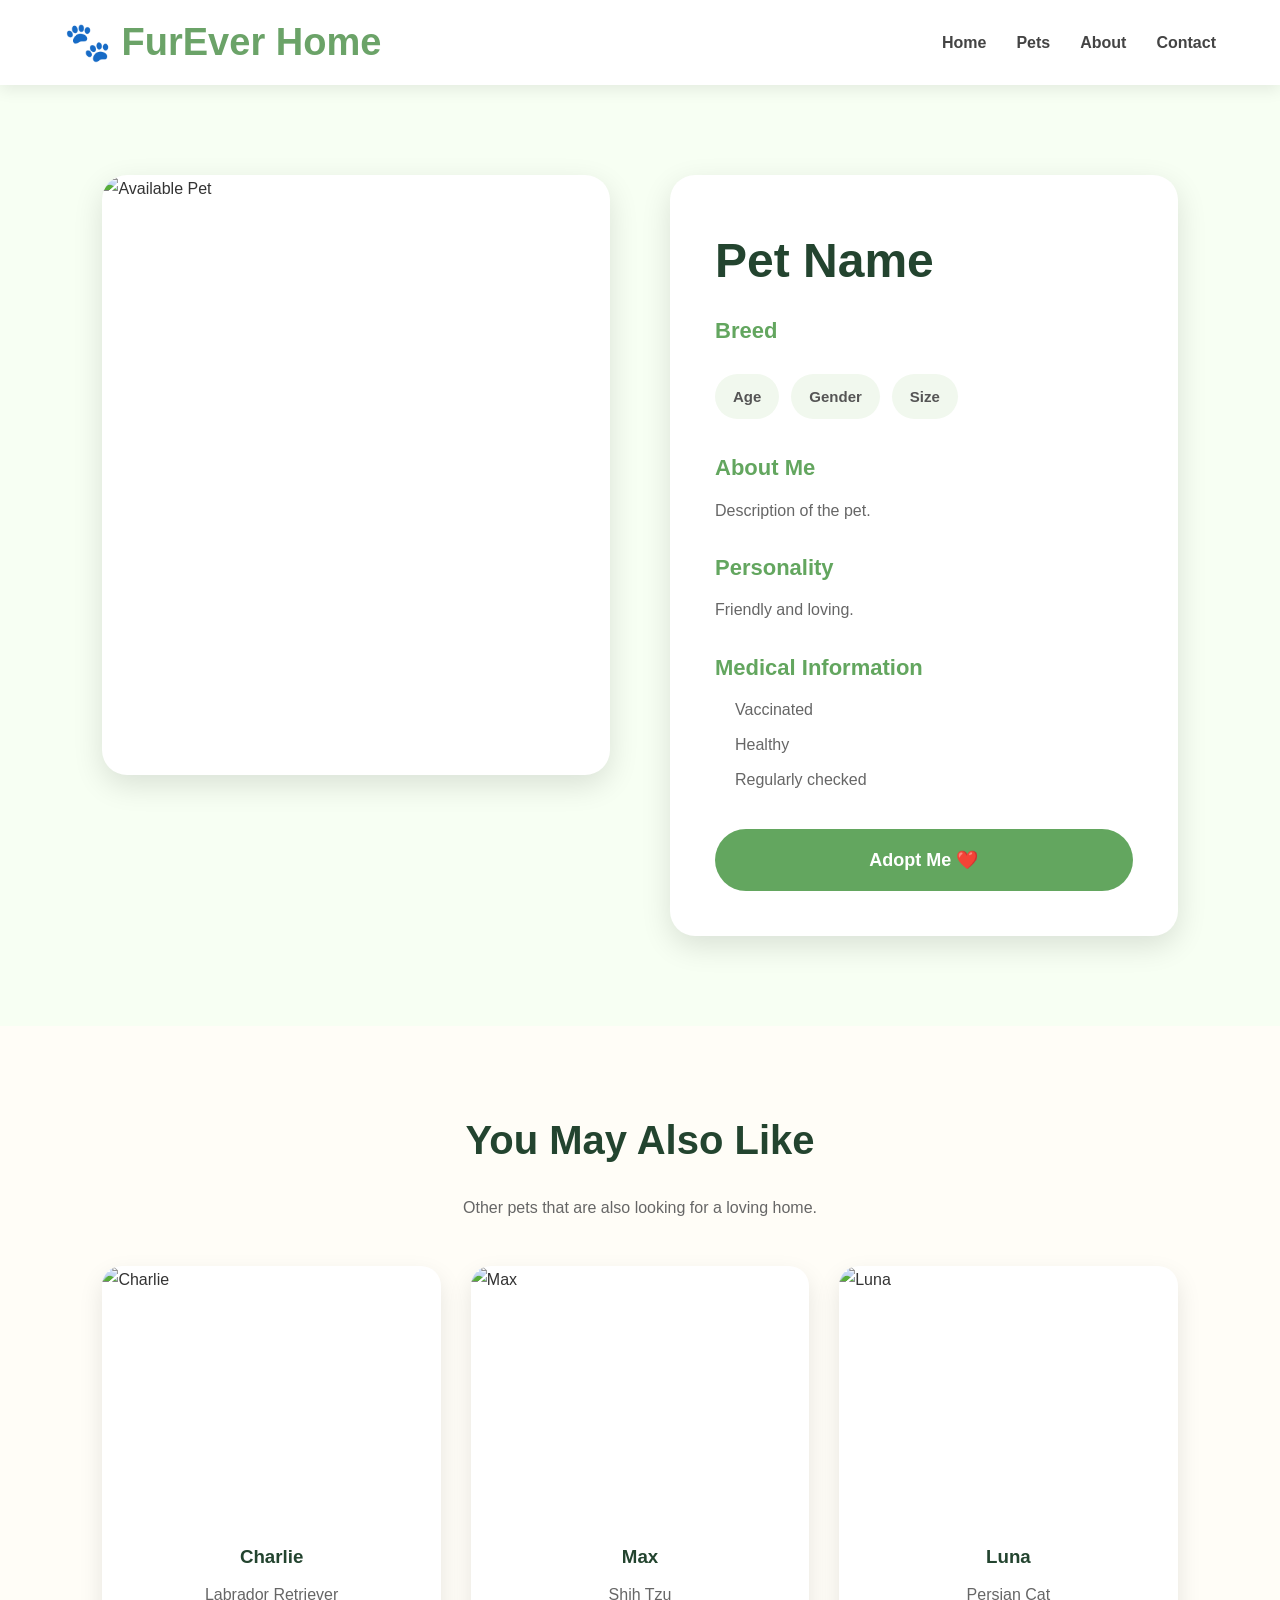
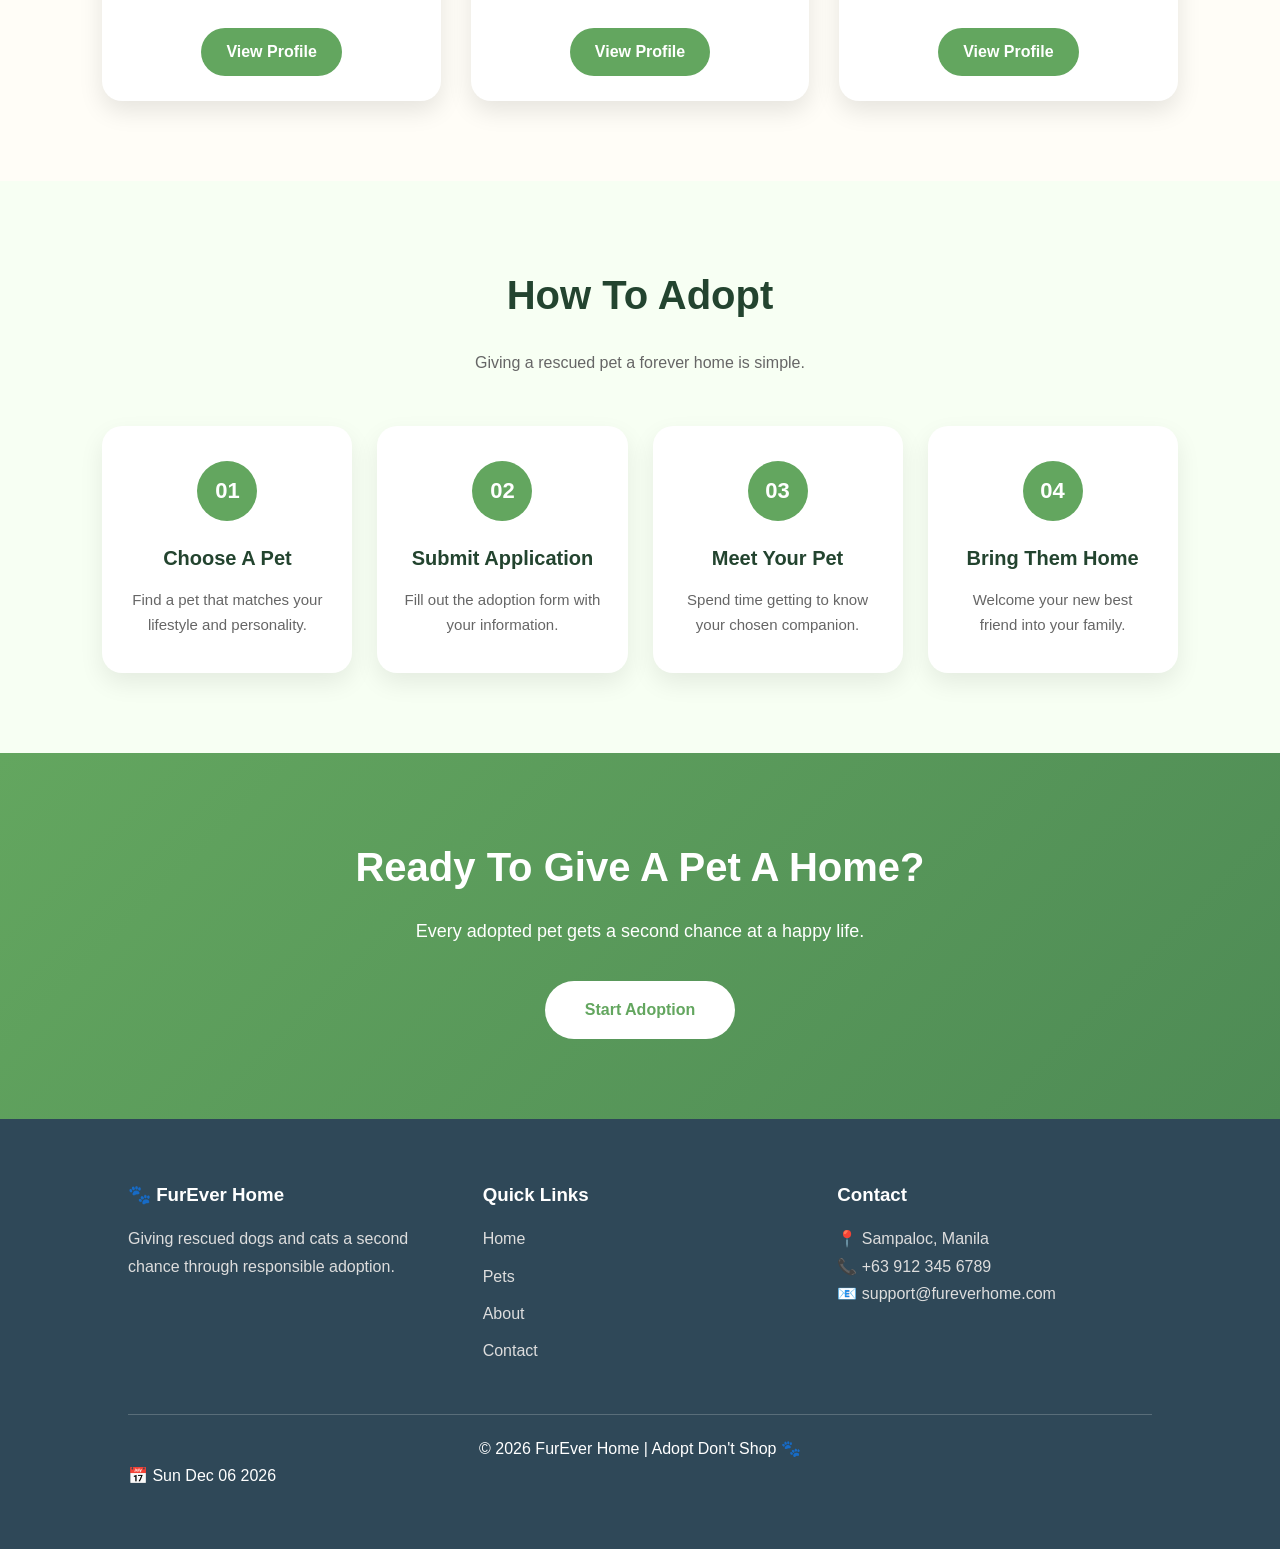
==== commit 79953905: "Update pet-details.html" ====
--- a/pet-details.html
+++ b/pet-details.html
@@ -548,107 +548,65 @@
 
 
 
-<!-- =========================
-     FOOTER
-========================= -->
-
-
-<footer>
-
-
-    <div class="footer-container">
-
-
-        <div>
-
-            <h3>
-                FurEver Home
-            </h3>
-
-            <p>
-                Helping rescued dogs and cats find loving families.
-            </p>
-
-        </div>
-
-
-
-
-        <div>
-
-            <h3>
-                Quick Links
-            </h3>
-
-
-            <ul>
-
-                <li>
-                    <a href="index.html">
-                        Home
-                    </a>
-                </li>
-
-
-                <li>
-                    <a href="pets.html">
-                        Pets
-                    </a>
-                </li>
-
-
-                <li>
-                    <a href="contact.html">
-                        Contact
-                    </a>
-                </li>
-
-            </ul>
-
-
-        </div>
-
-
-
-
-
-        <div>
-
-            <h3>
-                Contact
-            </h3>
-
-
-            <p>
-                Email: fureverhome@email.com
-            </p>
-
-
-            <p>
-                Phone: 0912-345-6789
-            </p>
-
-
-        </div>
-
-
-
-    </div>
-
-
-
-    <hr>
-
-
-    <p class="footer-copy">
-        © 2026 FurEver Home | Adopt Don't Shop 🐾
-    </p>
-
-
-</footer>
-
-
+<!-- ================= FOOTER ================= -->
+
+    <footer>
+
+        <div class="footer-content">
+
+            <div>
+
+                <h3>🐾 FurEver Home</h3>
+
+                <p>
+                    Giving rescued dogs and cats a second chance
+                    through responsible adoption.
+                </p>
+
+            </div>
+
+            <div>
+
+                <h3>Quick Links</h3>
+
+                <ul>
+
+                    <li><a href="index.html">Home</a></li>
+
+                    <li><a href="pets.html">Pets</a></li>
+
+                    <li><a href="about.html">About</a></li>
+
+                    <li><a href="contact.html">Contact</a></li>
+
+                </ul>
+
+            </div>
+
+            <div>
+
+                <h3>Contact</h3>
+
+                <p>📍 Sampaloc, Manila</p>
+
+                <p>📞 +63 912 345 6789</p>
+
+                <p>📧 support@fureverhome.com</p>
+
+            </div>
+
+        </div>
+
+        <hr>
+
+        <p class="copyright">
+
+            © 2026 FurEver Home | Adopt Don't Shop 🐾
+
+        </p>
+
+    </footer>
 
 </body>
 
-</html>+</html>
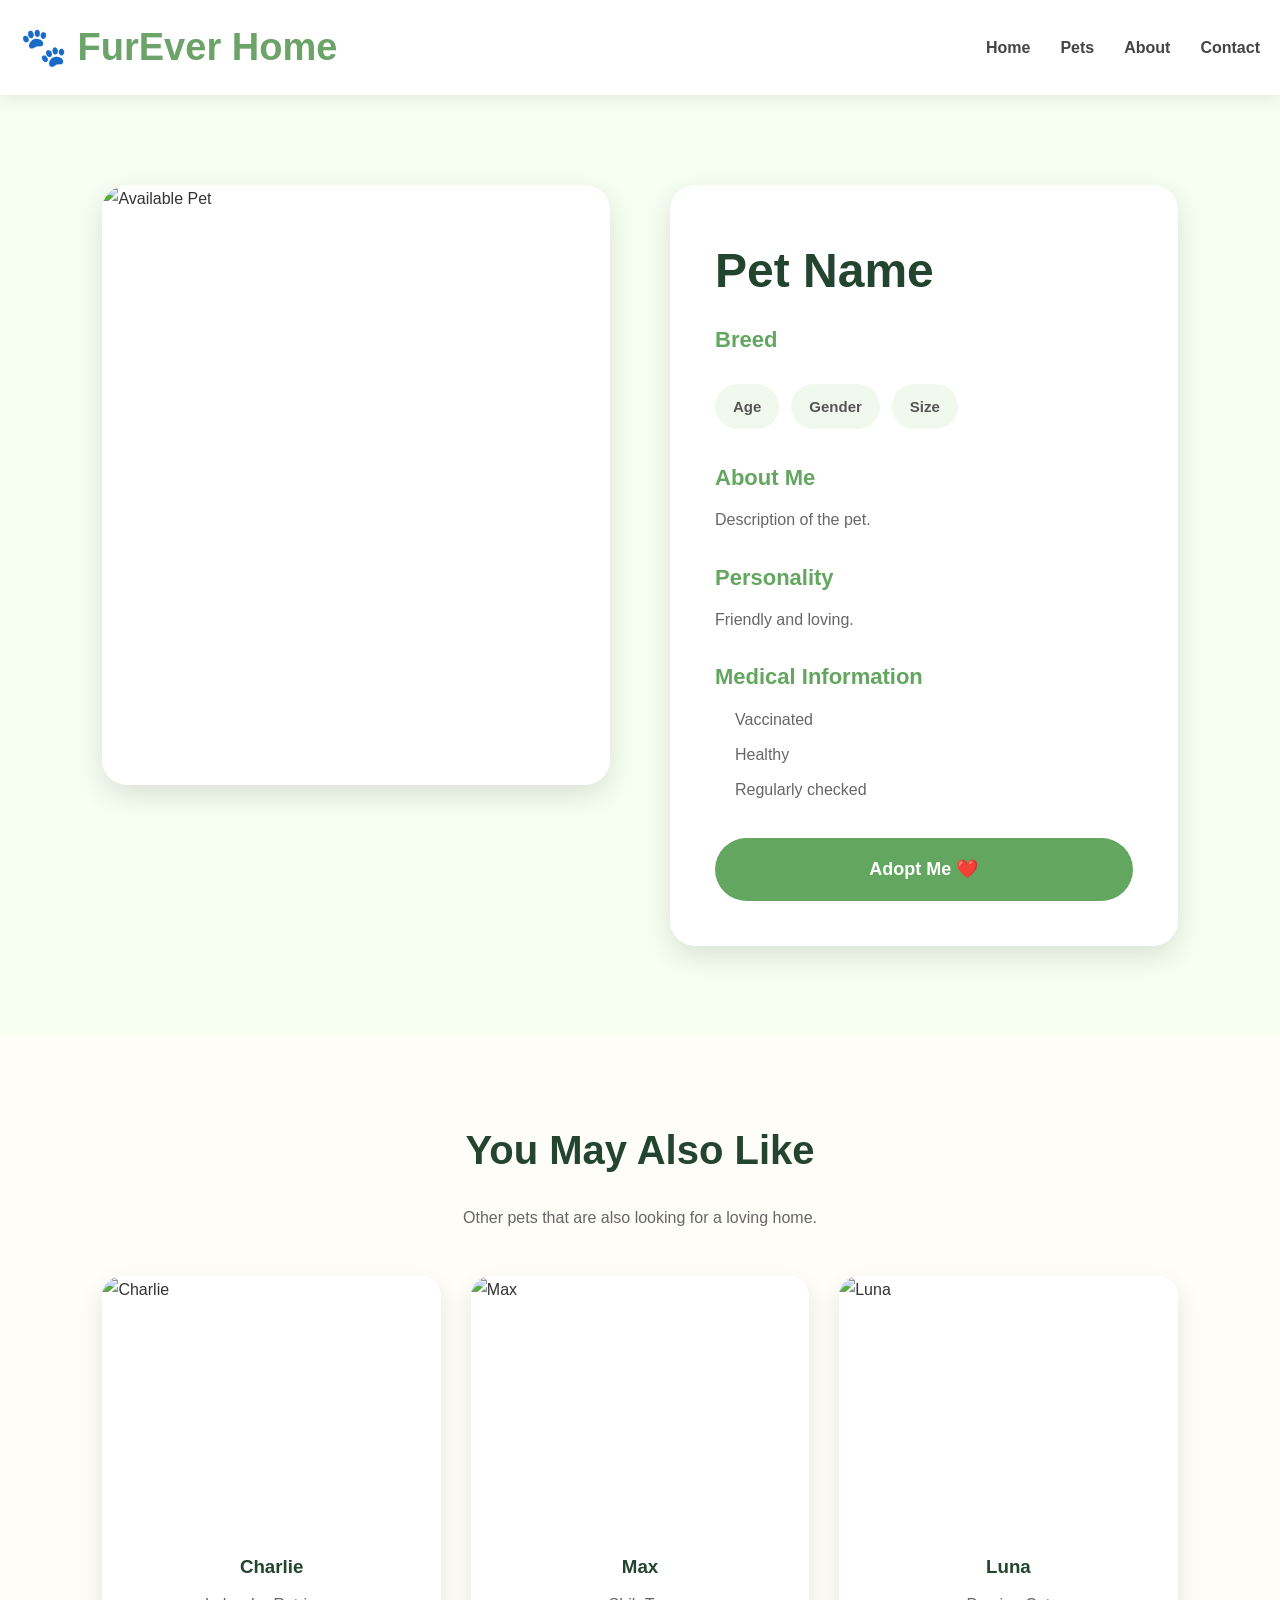
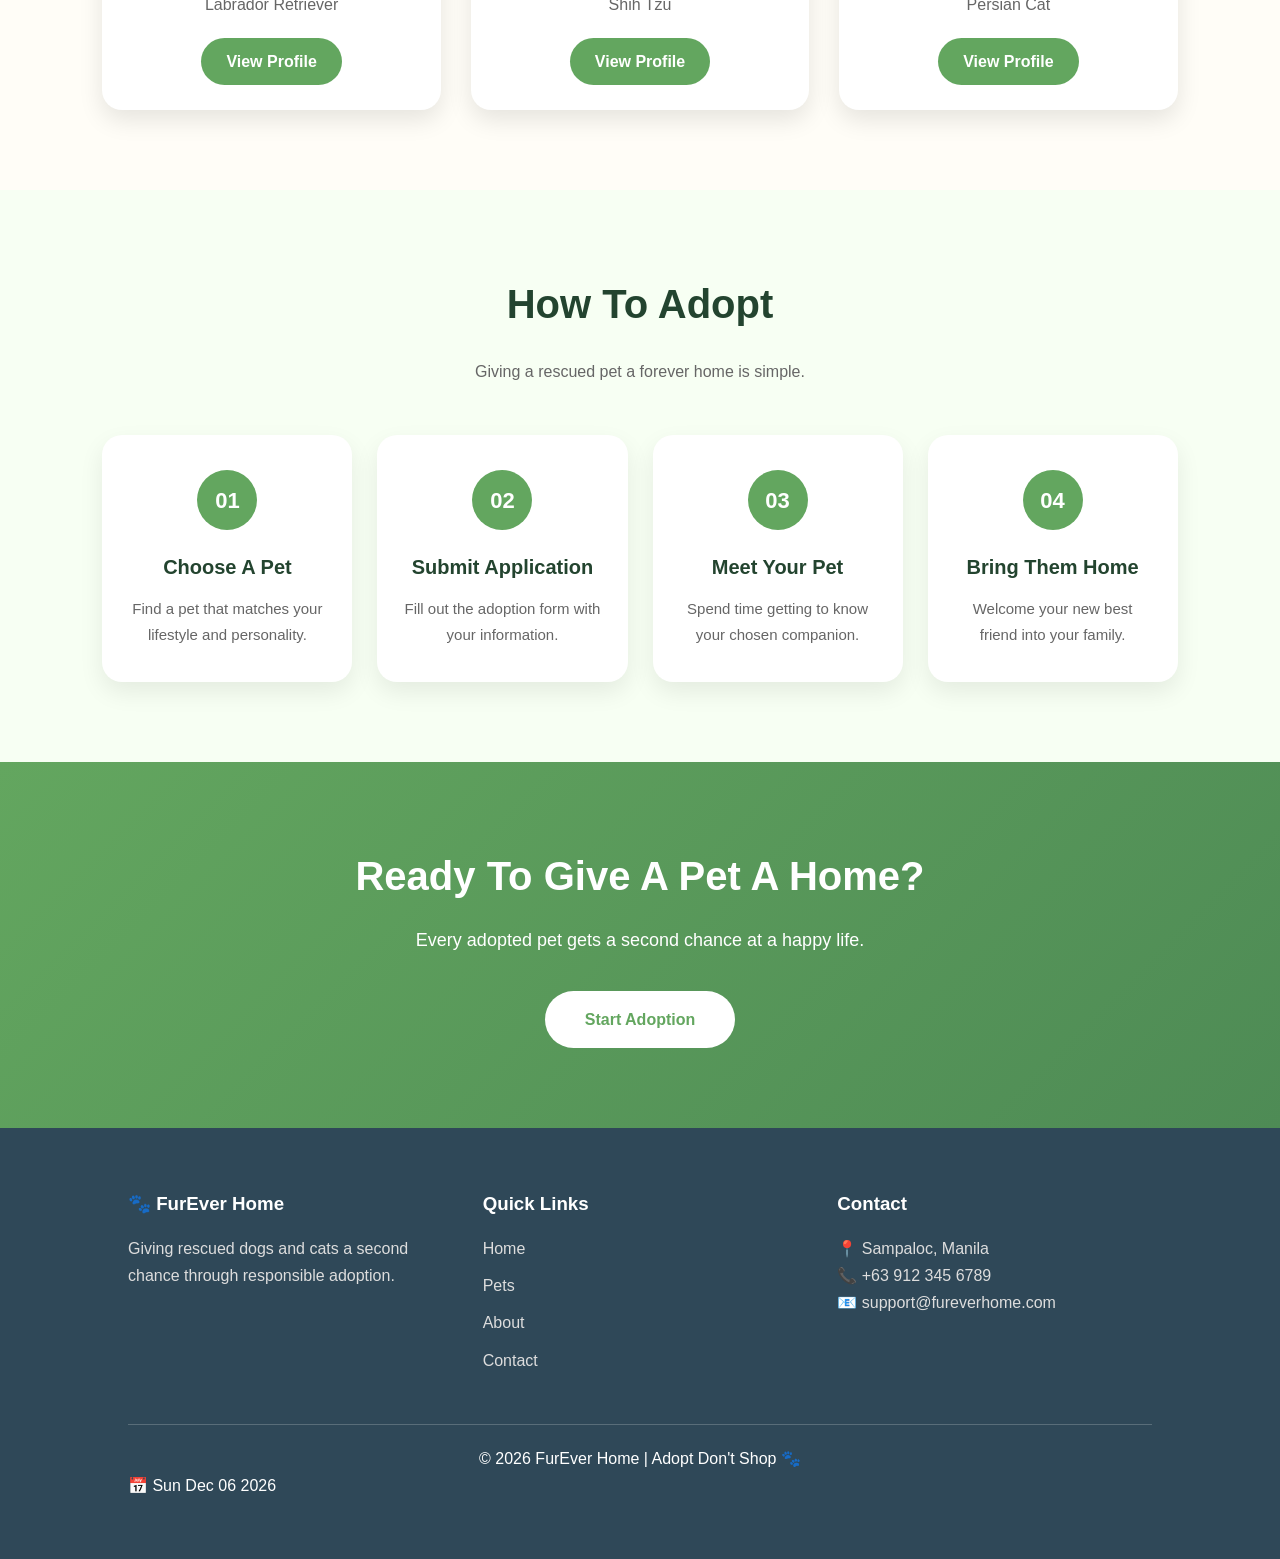
==== commit 7fc246d4: "Update pet-details.html" ====
--- a/pet-details.html
+++ b/pet-details.html
@@ -70,10 +70,6 @@
     </nav>
 
 </header>
-
-
-
-
 
 <!-- =========================
      PET DETAILS
@@ -98,10 +94,6 @@
 
     </div>
 
-
-
-
-
     <!-- INFORMATION -->
 
     <div class="pet-profile-info">
@@ -291,11 +283,6 @@
         </div>
 
 
-
-
-
-
-
         <div class="similar-card">
 
 
@@ -372,11 +359,6 @@
 
 </section>
 
-
-
-
-
-
 <!-- =========================
      ADOPTION PROCESS
 ========================= -->
@@ -399,11 +381,6 @@
 
 
     </div>
-
-
-
-
-
 
     <div class="process-grid">
 
--- a/style.css
+++ b/style.css
@@ -1,4811 +1,2234 @@
-/* ============================
-   FUREVER HOME
-   GLOBAL STYLES
-=============================*/
-
-*{
-    margin:0;
-    padding:0;
-    box-sizing:border-box;
-    scroll-behavior:smooth;
-}
-
-:root{
-
-    --primary:#6BA368;
-    --secondary:#A3D9A5;
-    --accent:#FFD166;
-    --light:#FFFDF7;
-    --dark:#2F4858;
-    --gray:#666;
-    --shadow:0 10px 25px rgba(0,0,0,.12);
-
-}
-
-body{
-
-    font-family:Arial, Helvetica, sans-serif;
-
-    background:var(--light);
-
-    color:#333;
-
-    line-height:1.7;
-
-}
-
-img{
-
-    width:100%;
-
-    display:block;
-
-}
-
-a{
-
-    text-decoration:none;
-
-}
-
-ul{
-
-    list-style:none;
-
-}
-
-section{
-
-    padding:80px 10%;
-
-}
-
-h1,h2,h3{
-
-    color:var(--dark);
-
-}
-
-h2{
-
-    text-align:center;
-
-    margin-bottom:20px;
-
-    font-size:40px;
-
-}
-
-/*============================
-HEADER
-=============================*/
-
-header{
-
-    position:sticky;
-
-    top:0;
-
-    z-index:1000;
-
-    background:white;
-
-    box-shadow:0 5px 15px rgba(0,0,0,.08);
-
-}
-
-nav{
-
-    width:90%;
-
-    margin:auto;
-
-    display:flex;
-
-    justify-content:space-between;
-
-    align-items:center;
-
-    height:85px;
-
-}
-
-.logo{
-
-    font-size:38px;
-
-    font-weight:bold;
-
-    color:var(--primary);
-
-}
-
-nav ul{
-
-    display:flex;
-
-    gap:30px;
-
-}
-
-nav ul li a{
-
-    color:#444;
-
-    font-weight:600;
-
-    transition:.3s;
-
+/* ==========================================
+   FUREVER HOME — GLOBAL STYLES
+========================================== */
+
+* {
+    margin: 0;
+    padding: 0;
+    box-sizing: border-box;
+    scroll-behavior: smooth;
+}
+
+:root {
+    --primary: #6BA368;
+    --secondary: #A3D9A5;
+    --accent: #FFD166;
+    --light: #FFFDF7;
+    --dark: #2F4858;
+    --gray: #666;
+    --shadow: 0 10px 25px rgba(0,0,0,.12);
+}
+
+body {
+    font-family: Arial, Helvetica, sans-serif;
+    background: var(--light);
+    color: #333;
+    line-height: 1.7;
+    overflow-x: hidden;
+}
+
+img {
+    max-width: 100%;
+    height: auto;
+    display: block;
+}
+
+a {
+    text-decoration: none;
+    transition: .3s;
+}
+
+ul {
+    list-style: none;
+}
+
+section {
+    padding: 80px 10%;
+}
+
+h1, h2, h3 {
+    color: var(--dark);
+}
+
+h2 {
+    text-align: center;
+    margin-bottom: 20px;
+    font-size: 40px;
+}
+
+/* ==========================================
+   HEADER & NAVIGATION
+========================================== */
+
+header {
+    position: sticky;
+    top: 0;
+    z-index: 1000;
+    background: white;
+    box-shadow: 0 5px 15px rgba(0,0,0,.08);
+}
+
+nav {
+    width: 100%;
+    padding: 15px 20px;
+    display: flex;
+    justify-content: space-between;
+    align-items: center;
+    flex-wrap: wrap;
+}
+
+.logo {
+    font-size: 38px;
+    font-weight: bold;
+    color: var(--primary);
+}
+
+nav ul {
+    display: flex;
+    gap: 30px;
+}
+
+nav ul li a {
+    color: #444;
+    font-weight: 600;
+    transition: .3s;
 }
 
 nav ul li a:hover,
-
-.active{
-
-    color:var(--primary);
-
-}
-
-/*============================
-BUTTONS
-=============================*/
-
-button{
-
-    background:var(--primary);
-
-    color:white;
-
-    border:none;
-
-    padding:15px 35px;
-
-    border-radius:30px;
-
-    cursor:pointer;
-
-    font-size:17px;
-
-    transition:.3s;
-
-}
-
-button:hover{
-
-    background:#4E8B55;
-
-    transform:translateY(-3px);
-
-}
-/*============================
-CARDS
-=============================*/
-
-.cards{
-
-    display:grid;
-
-    grid-template-columns:repeat(auto-fit,minmax(260px,1fr));
-
-    gap:30px;
-
-    margin-top:40px;
-
-}
-
-.card{
-
-    background:white;
-
-    border-radius:20px;
-
-    overflow:hidden;
-
-    box-shadow:var(--shadow);
-
-    transition:.3s;
-
-}
-
-.card:hover{
-
-    transform:translateY(-8px);
-
-}
-
-.card img{
-
-    height:260px;
-
-    object-fit:cover;
-
-}
-
-.card h3{
-
-    padding-top:20px;
-
-    text-align:center;
-
-}
-
-.card p{
-
-    padding:10px 20px 25px;
-
-    text-align:center;
-
-    color:var(--gray);
-
-}
-
-/*============================
-REGISTER BUTTON
-=============================*/
-
-.floating-register{
-
-    position:fixed;
-
-    bottom:25px;
-
-    right:25px;
-
-    z-index:100;
-
-}
-
-.floating-register a{
-
-    background:var(--accent);
-
-    color:#222;
-
-    padding:14px 22px;
-
-    border-radius:30px;
-
-    font-weight:bold;
-
-    box-shadow:var(--shadow);
-
-}
-/*============================
-MODALS
-=============================*/
-
-.modal{
-
-    position:fixed;
-
-    inset:0;
-
-    background:rgba(0,0,0,.6);
-
-    display:none;
-
-    justify-content:center;
-
-    align-items:center;
-
-    z-index:2000;
-
-}
-
-.modal-content{
-
-    background:white;
-
-    width:90%;
-
-    max-width:500px;
-
-    border-radius:20px;
-
-    padding:35px;
-
-}
-
-.modal-content h2{
-
-    text-align:left;
-
-    margin-bottom:15px;
-
-}
-
-.modal-content input{
-
-    width:100%;
-
-    padding:14px;
-
-    margin:10px 0;
-
-    border:1px solid #ddd;
-
-    border-radius:10px;
-
-}
-
-.modal-content ul{
-
-    margin:15px 0;
-
-}
-
-.modal-content li{
-
-    margin-bottom:10px;
-
-}
-
-.modal-content{
-
-    background:white;
-
-    width:90%;
-
-    max-width:500px;
-
-    border-radius:20px;
-
-    padding:35px;
-
-}
-
-.modal-content h2{
-
-    text-align:left;
-
-    margin-bottom:15px;
-
-}
-
-.modal-content input{
-
-    width:100%;
-
-    padding:14px;
-
-    margin:10px 0;
-
-    border:1px solid #ddd;
-
-    border-radius:10px;
-
-}
-
-.modal-content ul{
-
-    margin:15px 0;
-
-}
-
-.modal-content li{
-
-    margin-bottom:10px;
-
-}
-
-/* ============================
-   TERMS CHECKBOX
-============================ */
-
-.modal-content label{
-
-    display:flex;
-
-    align-items:center;
-
-    justify-content:flex-start;
-
-    gap:10px;
-
-    margin:20px 0;
-
-    text-align:left;
-
-}
-
-.modal-content input[type="checkbox"]{
-
-    width:auto;
-
-    margin:0;
-
-    padding:0;
-
-    border:none;
-
-}
-
-/* CONTINUE BUTTON */
-
-#continueBtn{
-
-    display:block;
-
-    margin:20px auto 0;
-
-}
-/*=====================================
-HOME PAGE
-======================================*/
-
-/* =========================================
-   HERO SECTION (REPLACE YOUR OLD HERO CSS)
-========================================= */
-
-.hero{
-    display:flex;
-    justify-content:space-between;
-    align-items:center;
-    min-height:90vh;
-    padding:70px 8%;
-    background:linear-gradient(135deg,#F9FFF6,#EAF8E2);
-    overflow:hidden;
-    position:relative;
-}
-
-/* Decorative Shapes */
-
-.hero::before{
-    content:"";
-    position:absolute;
-    width:550px;
-    height:550px;
-    background:#D8EDC9;
-    border-radius:50%;
-    top:-220px;
-    right:-170px;
-    opacity:.8;
-}
-
-.hero::after{
-    content:"";
-    position:absolute;
-    width:700px;
-    height:250px;
-    background:#9BC88A;
-    border-radius:50%;
-    bottom:-170px;
-    left:-120px;
-}
-
-/* LEFT SIDE */
-
-.hero-content{
-    width:50%;
-    position:relative;
-    z-index:2;
-}
-
-.greeting{
-    color:#6AA45F;
-    font-size:32px;
-    font-weight:700;
-    margin-bottom:15px;
-}
-
-.hero h1{
-    font-size:78px;
-    line-height:1.1;
-    color:#222;
-    margin-bottom:25px;
-    font-weight:800;
-}
-
-.hero h1 span{
-    color:#6AA45F;
-}
-
-.hero-text{
-    font-size:25px;
-    line-height:1.8;
-    color:#555;
-    max-width:600px;
-    margin-bottom:40px;
-}
-
-/* BUTTON */
-
-.hero-btn{
-    display:inline-block;
-    background:#69A95D;
-    color:white;
-    text-decoration:none;
-    padding:18px 40px;
-    border-radius:50px;
-    font-size:23px;
-    font-weight:bold;
-    transition:.3s;
-}
-
-.hero-btn:hover{
-    background:#4F8C48;
-    transform:translateY(-4px);
-}
-
-/* RIGHT IMAGE ON HOME PAGE */
-
-.hero-image{
-
-    width:45%;
-
-    position:relative;
-
-    z-index:2;
-
-    text-align:right;
-
-}
-
-.hero-image img{
-
-    width:550px;
-
-    height:550px;
-
-    max-width:none;
-
-}
-/* RESPONSIVE */
-
-@media(max-width:992px){
-
-.hero{
-    flex-direction:column;
-    text-align:center;
-    padding-top:120px;
-}
-
-.hero-content{
-    width:100%;
-}
-
-.hero-image{
-    width:85%;
-    margin-top:40px;
-}
-
-.hero h1{
-    font-size:55px;
-}
-
-.hero-text{
-    font-size:20px;
-}
-
-}
-
-@media(max-width:600px){
-
-.hero h1{
-    font-size:42px;
-}
-
-.hero-text{
-    font-size:18px;
-}
-
-.hero-btn{
-    width:100%;
-    text-align:center;
-}
-
+.active {
+    color: var(--primary);
+}
+
+/* ==========================================
+   BUTTONS
+========================================== */
+
+button {
+    background: var(--primary);
+    color: white;
+    border: none;
+    padding: 15px 35px;
+    border-radius: 30px;
+    cursor: pointer;
+    font-size: 17px;
+    transition: .3s;
+}
+
+button:hover {
+    background: #4E8B55;
+    transform: translateY(-3px);
+    box-shadow: 0 10px 25px rgba(0,0,0,.15);
+}
+
+/* ==========================================
+   CARDS
+========================================== */
+
+.cards {
+    display: grid;
+    grid-template-columns: repeat(auto-fit, minmax(260px, 1fr));
+    gap: 30px;
+    margin-top: 40px;
+}
+
+.card {
+    background: white;
+    border-radius: 20px;
+    overflow: hidden;
+    box-shadow: var(--shadow);
+    transition: .3s;
+}
+
+.card:hover {
+    transform: translateY(-8px);
+}
+
+.card img {
+    height: 260px;
+    object-fit: cover;
+}
+
+.card h3 {
+    padding-top: 20px;
+    text-align: center;
+}
+
+.card p {
+    padding: 10px 20px 25px;
+    text-align: center;
+    color: var(--gray);
+}
+
+/* ==========================================
+   FLOATING REGISTER BUTTON
+========================================== */
+
+.floating-register {
+    position: fixed;
+    bottom: 25px;
+    right: 25px;
+    z-index: 100;
+}
+
+.floating-register a {
+    background: var(--accent);
+    color: #222;
+    padding: 14px 22px;
+    border-radius: 30px;
+    font-weight: bold;
+    box-shadow: var(--shadow);
+}
+
+/* ==========================================
+   MODALS
+========================================== */
+
+.modal {
+    position: fixed;
+    inset: 0;
+    background: rgba(0,0,0,.6);
+    display: none;
+    justify-content: center;
+    align-items: center;
+    z-index: 2000;
+}
+
+.modal-content {
+    background: white;
+    width: 90%;
+    max-width: 500px;
+    border-radius: 20px;
+    padding: 35px;
+}
+
+.modal-content h2 {
+    text-align: left;
+    margin-bottom: 15px;
+}
+
+.modal-content input {
+    width: 100%;
+    padding: 14px;
+    margin: 10px 0;
+    border: 1px solid #ddd;
+    border-radius: 10px;
+}
+
+.modal-content ul {
+    margin: 15px 0;
+}
+
+.modal-content li {
+    margin-bottom: 10px;
+}
+
+.modal-content label {
+    display: flex;
+    align-items: center;
+    justify-content: flex-start;
+    gap: 10px;
+    margin: 20px 0;
+    text-align: left;
+}
+
+.modal-content input[type="checkbox"] {
+    width: auto;
+    margin: 0;
+    padding: 0;
+    border: none;
+}
+
+#continueBtn {
+    display: block;
+    margin: 20px auto 0;
+}
+
+/* ==========================================
+   HOME PAGE (HERO & INTRO)
+========================================== */
+
+.hero {
+    display: flex;
+    justify-content: space-between;
+    align-items: center;
+    min-height: 90vh;
+    padding: 80px 8%;
+    background: linear-gradient(135deg, #F7FFF3, #E5F6DB);
+    overflow: hidden;
+    position: relative;
+}
+
+.hero::before {
+    content: "";
+    position: absolute;
+    width: 900px;
+    height: 700px;
+    right: -150px;
+    top: -150px;
+    background: #CFE8BF;
+    border-radius: 50%;
+    opacity: .35;
+}
+
+.hero::after {
+    content: "";
+    position: absolute;
+    width: 500px;
+    height: 500px;
+    left: -120px;
+    bottom: -220px;
+    background: #DDEFD2;
+    border-radius: 50%;
+}
+
+.hero-content {
+    width: 100%;
+    display: flex;
+    align-items: center;
+    justify-content: space-between;
+    gap: 50px;
+    position: relative;
+    z-index: 2;
+}
+
+.greeting {
+    color: #6AA45F;
+    font-size: 32px;
+    font-weight: 700;
+    margin-bottom: 15px;
+}
+
+.hero h1 {
+    font-size: 78px;
+    line-height: 1.1;
+    color: #222;
+    margin-bottom: 25px;
+    font-weight: 800;
+}
+
+.hero h1 span {
+    color: #6AA45F;
+}
+
+.hero-text {
+    flex: 1;
+    font-size: 25px;
+    line-height: 1.8;
+    color: #555;
+    max-width: 600px;
+    margin-bottom: 40px;
+}
+
+.hero-text h1 {
+    font-size: 4rem;
+    line-height: 1.1;
+    color: #222;
+    margin-bottom: 25px;
+}
+
+.hero-text span {
+    color: #5E8B4A;
+}
+
+.hero-text p {
+    font-size: 1.2rem;
+    line-height: 1.8;
+    color: #555;
+    margin-bottom: 35px;
+}
+
+.hero-btn {
+    display: inline-block;
+    background: #6E9F58;
+    color: white;
+    padding: 16px 40px;
+    border-radius: 40px;
+    text-decoration: none;
+    font-size: 1.1rem;
+    font-weight: 600;
+    transition: .3s;
+}
+
+.hero-btn:hover {
+    background: #5b8749;
+    transform: translateY(-3px);
+}
+
+.hero-image {
+    width: 45%;
+    position: relative;
+    z-index: 2;
+    text-align: right;
+}
+
+.hero-image img {
+    width: 100%;
+    max-width: 550px;
+    height: auto;
 }
 
 /* INTRODUCTION */
 
-.intro{
-
-    display:grid;
-
-    grid-template-columns:1fr 1fr;
-
-    gap:70px;
-
-    align-items:center;
-
-}
-
-.intro-image img{
-
-    width:550px;
-
-    height:600px;
-
-    object-fit:cover;
-
-    border-radius:20px;
-
-    box-shadow:var(--shadow);
-
-}
-
-.intro-text h2{
-
-    text-align:center;
-
-    margin:20px auto;
-
-    max-width:700px;
-
-    color:#666;
-
-    font-size:35px;
-
-    line-height:1.7;
-
-
-
-}
-
-.intro-text p{
-
-    margin-bottom:20px;
-
-    color:#555;
-
-    font-size:18px;
-
-    
-
-}
-
-.intro-text button{
-
-    margin-top:15px;
-
-
-}
-
-.section-description{
-
-    text-align:center;
-
-    margin:20px auto;
-
-    max-width:700px;
-
-    color:#666;
-
-    font-size:18px;
-
-    line-height:1.7;
-
+.intro {
+    display: grid;
+    grid-template-columns: 1fr 1fr;
+    gap: 70px;
+    align-items: center;
+}
+
+.intro-image img {
+    width: 550px;
+    height: 600px;
+    object-fit: cover;
+    border-radius: 20px;
+    box-shadow: var(--shadow);
+}
+
+.intro-text h2 {
+    text-align: center;
+    margin: 20px auto;
+    max-width: 700px;
+    color: #666;
+    font-size: 35px;
+    line-height: 1.7;
+}
+
+.intro-text p {
+    margin-bottom: 20px;
+    color: #555;
+    font-size: 18px;
+}
+
+.intro-text button {
+    margin-top: 15px;
+}
+
+.section-description {
+    text-align: center;
+    margin: 20px auto;
+    max-width: 700px;
+    color: #666;
+    font-size: 18px;
+    line-height: 1.7;
 }
 
 /* VIDEO */
 
-.video-section{
-
-    text-align:center;
-
-    padding:60px 0;
-
-}
-
-.video-section p{
-
-    max-width:700px;
-
-    margin:20px auto 40px;
-
-    color:#666;
-
-}
-
-.video-section video{
-
-    display:block;
-
-    width:800px;
-
-    height:450px;
-
-    margin:0 auto;
-
-    object-fit:cover;
-
-    border-radius:20px;
-
-    box-shadow:var(--shadow);
-
+.video-section {
+    text-align: center;
+    padding: 60px 0;
+}
+
+.video-section p {
+    max-width: 700px;
+    margin: 20px auto 40px;
+    color: #666;
+}
+
+.video-section video {
+    display: block;
+    width: 800px;
+    height: 450px;
+    margin: 0 auto;
+    object-fit: cover;
+    border-radius: 20px;
+    box-shadow: var(--shadow);
 }
 
 /* WHY CHOOSE US */
 
-.why{
-
-    background:#F5FDF6;
-
-}
-
-.why .cards article{
-
-    background:white;
-
-    padding:35px;
-
-    border-radius:18px;
-
-    box-shadow:var(--shadow);
-
-    text-align:center;
-
-    transition:.3s;
-
-}
-
-.why .cards article:hover{
-
-    transform:translateY(-8px);
-
-}
-
-.why h3{
-
-    color:var(--primary);
-
-    margin-bottom:15px;
-
-}
-
+.why {
+    background: #F5FDF6;
+}
+
+.why .cards article {
+    background: white;
+    padding: 35px;
+    border-radius: 18px;
+    box-shadow: var(--shadow);
+    text-align: center;
+    transition: .3s;
+}
+
+.why .cards article:hover {
+    transform: translateY(-8px);
+}
+
+.why h3 {
+    color: var(--primary);
+    margin-bottom: 15px;
+}
 
 /* STATISTICS */
 
-.stats{
-
-    display:grid;
-
-    grid-template-columns:repeat(4,1fr);
-
-    gap:30px;
-
-    text-align:center;
-
-}
-
-.stats div{
-
-    background:white;
-
-    padding:35px;
-
-    border-radius:20px;
-
-    box-shadow:var(--shadow);
-
-}
-
-.stats h2{
-
-    color:var(--primary);
-
-    font-size:50px;
-
-    margin-bottom:10px;
-
-}
-
-.stats p{
-
-    color:#666;
-
-}
-
+.stats {
+    display: grid;
+    grid-template-columns: repeat(4, 1fr);
+    gap: 30px;
+    text-align: center;
+}
+
+.stats div {
+    background: white;
+    padding: 35px;
+    border-radius: 20px;
+    box-shadow: var(--shadow);
+}
+
+.stats h2 {
+    color: var(--primary);
+    font-size: 50px;
+    margin-bottom: 10px;
+}
+
+.stats p {
+    color: #666;
+}
 
 /* TESTIMONIALS */
 
-.testimonials{
-
-    background:#FFFDF6;
-
-}
-
-.testimonials .cards article{
-
-    background:white;
-
-    padding:35px;
-
-    border-radius:20px;
-
-    box-shadow:var(--shadow);
-
-}
-
-.testimonials p{
-
-    font-style:italic;
-
-    margin-bottom:20px;
-
-    color:#555;
-
-}
-
-.testimonials strong{
-
-    color:var(--primary);
-
-}
-
+.testimonials {
+    background: #FFFDF6;
+}
+
+.testimonials .cards article {
+    background: white;
+    padding: 35px;
+    border-radius: 20px;
+    box-shadow: var(--shadow);
+}
+
+.testimonials p {
+    font-style: italic;
+    margin-bottom: 20px;
+    color: #555;
+}
+
+.testimonials strong {
+    color: var(--primary);
+}
 
 /* CALL TO ACTION */
 
-.cta{
-
-    text-align:center;
-
-    background:linear-gradient(
-        135deg,
-        #6BA368,
-        #4E8B55
-    );
-
-    color:white;
-
-}
-
-.cta h2{
-
-    color:white;
-
-    margin-bottom:20px;
-
-}
-
-.cta p{
-
-    max-width:650px;
-
-    margin:auto;
-
-    margin-bottom:35px;
-
-    font-size:18px;
-
-}
-
-.cta button{
-
-    background:white;
-
-    color:var(--primary);
-
-    font-weight:bold;
-
-}
-
-.cta button:hover{
-
-    background:#f3f3f3;
-
-}
-
-/*=====================================
-PETS PAGE
-======================================*/
-
-/* PAGE HEADER */
-
-.pets-header{
-
-    background:linear-gradient(
-        rgba(0,0,0,.45),
-        rgba(0,0,0,.45)
-    ),
-    url("images/pets-banner.jpg");
-
-    background-size:cover;
-
-    background-position:center;
-
-    color:white;
-
-    text-align:center;
-
-    padding:100px 10%;
-
-}
-
-.pets-header h1{
-
-    font-size:55px;
-
-    color:white;
-
-    margin-bottom:15px;
-
-}
-
-.pets-header p{
-
-    font-size:20px;
-
-    max-width:700px;
-
-    margin:auto;
-
-}
-
-
-/* SEARCH */
-
-.search{
-
-    display:flex;
-
-    justify-content:center;
-
-    margin:50px auto 30px;
-
-}
-
-.search input{
-
-    width:100%;
-
-    max-width:600px;
-
-    padding:15px 20px;
-
-    border:2px solid #ddd;
-
-    border-radius:50px;
-
-    font-size:17px;
-
-    outline:none;
-
-    transition:.3s;
-
-}
-
-.search input:focus{
-
-    border-color:var(--primary);
-
-    box-shadow:0 0 10px rgba(107,163,104,.2);
-
-}
-
-
-/* FILTER BUTTONS */
-
-.filter-buttons{
-
-    display:flex;
-
-    justify-content:center;
-
-    flex-wrap:wrap;
-
-    gap:15px;
-
-    margin-bottom:40px;
-
-}
-
-.filter-buttons button{
-
-    border-radius:30px;
-
-    padding:12px 28px;
-
-}
-
-
-
-/* ===============================
-   PET IMAGE SIZE FIX
-================================ */
-
-
-.pet-card .pet-image{
-
-    width:100%;
-
-    height:220px;
-
-    overflow:hidden;
-
-}
-
-
-
-.pet-card .pet-image img{
-
-    width:100%;
-
-    height:220px;
-
-    object-fit:cover;
-
-    object-position:center;
-
-}
-
-
-/* BADGE */
-
-.badge{
-
-    position:absolute;
-
-    top:15px;
-
-    left:15px;
-
-    background:var(--accent);
-
-    color:#222;
-
-    padding:8px 16px;
-
-    border-radius:30px;
-
-    font-size:14px;
-
-    font-weight:bold;
-
-}
-
-.badge.new{
-
-    background:#6BA368;
-
-    color:white;
-
-}
-
-.badge.adopted{
-
-    background:#D9534F;
-
-    color:white;
-
-}
-
-
-/* CONTENT */
-
-.pet-info{
-
-    padding:25px;
-
-}
-
-.pet-info h3{
-
-    color:var(--primary);
-
-    margin-bottom:10px;
-
-    font-size:24px;
-
-}
-
-.pet-info p{
-
-    color:#666;
-
-    margin-bottom:8px;
-
-}
-
-.pet-info span{
-
-    font-weight:bold;
-
-}
-
-
-/* BUTTON */
-
-.pet-info a{
-
-    display:inline-block;
-
-    margin-top:20px;
-
-}
-
-.pet-info button{
-
-    width:100%;
-
-}
-
-
-/* CATEGORY */
-
-.category-title{
-
-    margin-top:60px;
-
-    margin-bottom:25px;
-
-    color:var(--primary);
-
-    font-size:34px;
-
-}
-
-
-/* EMPTY MESSAGE */
-
-.no-results{
-
-    text-align:center;
-
-    color:#888;
-
-    font-size:20px;
-
-    margin-top:50px;
-
-}
-
-
-/* PET FACTS */
-
-.pet-facts{
-
-    display:grid;
-
-    grid-template-columns:repeat(auto-fit,minmax(220px,1fr));
-
-    gap:20px;
-
-    margin-top:70px;
-
-}
-
-.pet-facts article{
-
-    background:white;
-
-    padding:25px;
-
-    border-radius:18px;
-
-    text-align:center;
-
-    box-shadow:var(--shadow);
-
-}
-
-.pet-facts h3{
-
-    color:var(--primary);
-
-    margin-bottom:10px;
-
-}
-
-
-/* ADOPTION REMINDER */
-
-.reminder{
-
-    margin-top:80px;
-
-    background:#FFF8E8;
-
-    border-left:8px solid var(--accent);
-
-    padding:30px;
-
-    border-radius:15px;
-
-}
-
-.reminder h2{
-
-    text-align:left;
-
-    color:var(--primary);
-
-    margin-bottom:15px;
-
-}
-
-.reminder p{
-
-    color:#555;
-
-}
-
-/* ==========================================
-   PET DETAILS PAGE NEW DESIGN
-========================================== */
-
-
-/* MAIN PET PROFILE */
-
-.pet-profile{
-
-    display:grid;
-
-    grid-template-columns: 1fr 1fr;
-
-    gap:60px;
-
-    align-items:start;
-
-    padding:90px 8%;
-
-    background:#F7FFF3;
-
-}
-
-
-
-/* PET IMAGE */
-
-.pet-profile-image{
-
-    background:white;
-
-    border-radius:25px;
-
-    overflow:hidden;
-
-    box-shadow:
-    0 10px 30px rgba(0,0,0,.12);
-
-    height:600px;
-
-}
-
-
-
-.pet-profile-image img{
-
-    width:100%;
-
-    height:100%;
-
-    object-fit:cover;
-
-}
-
-
-
-
-
-/* INFORMATION BOX */
-
-.pet-profile-info{
-
-    background:white;
-
-    padding:45px;
-
-    border-radius:25px;
-
-    box-shadow:
-    0 10px 30px rgba(0,0,0,.12);
-
-}
-
-
-
-
-
-.pet-profile-info h1{
-
-    font-size:48px;
-
-    color:#23442F;
-
-    margin-bottom:10px;
-
-}
-
-
-
-
-
-.pet-breed{
-
-    color:#63A65F;
-
-    font-size:22px;
-
-    font-weight:bold;
-
-    margin-bottom:25px;
-
-}
-
-
-
-
-
-/* TAGS */
-
-.pet-tags{
-
-    display:flex;
-
-    flex-wrap:wrap;
-
-    gap:12px;
-
-    margin-bottom:30px;
-
-}
-
-
-
-.pet-tags span{
-
-    background:#F1F8EE;
-
-    color:#555;
-
-    padding:10px 18px;
-
-    border-radius:30px;
-
-    font-size:15px;
-
-    font-weight:bold;
-
-}
-
-
-
-
-
-/* INFORMATION SECTIONS */
-
-.pet-section{
-
-    margin-top:25px;
-
-}
-
-
-
-.pet-section h3{
-
-    color:#63A65F;
-
-    font-size:22px;
-
-    margin-bottom:10px;
-
-}
-
-
-
-.pet-section p{
-
-    color:#666;
-
-    line-height:1.7;
-
-}
-
-
-
-.pet-section ul{
-
-    padding-left:20px;
-
-    color:#666;
-
-}
-
-
-
-.pet-section li{
-
-    margin-bottom:8px;
-
-}
-
-
-
-
-
-/* ADOPT BUTTON */
-
-.adopt-button{
-
-    display:block;
-
-    text-align:center;
-
-    margin-top:35px;
-
-    background:#63A65F;
-
-    color:white;
-
-    padding:16px;
-
-    border-radius:40px;
-
-    font-size:18px;
-
-    font-weight:bold;
-
-    transition:.3s;
-
-}
-
-
-
-.adopt-button:hover{
-
-    background:#4E8B55;
-
-    transform:translateY(-3px);
-
-}
-
-
-
-
-
-
-/* ==========================================
-   SIMILAR PETS
-========================================== */
-
-
-.similar-pets{
-
-    padding:80px 8%;
-
-}
-
-
-
-.section-title{
-
-    text-align:center;
-
-    margin-bottom:45px;
-
-}
-
-
-
-.section-title h2{
-
-    color:#23442F;
-
-}
-
-
-
-.section-title p{
-
-    color:#666;
-
-}
-
-
-
-
-
-
-.similar-grid{
-
-    display:grid;
-
-    grid-template-columns:repeat(3,1fr);
-
-    gap:30px;
-
-}
-
-
-
-
-
-.similar-card{
-
-    background:white;
-
-    border-radius:20px;
-
-    overflow:hidden;
-
-    box-shadow:
-    0 10px 25px rgba(0,0,0,.1);
-
-    transition:.3s;
-
-}
-
-
-
-.similar-card:hover{
-
-    transform:translateY(-8px);
-
-}
-
-
-
-
-
-.similar-card img{
-
-    width:100%;
-
-    height:250px;
-
-    object-fit:cover;
-
-}
-
-
-
-
-
-.similar-content{
-
-    padding:25px;
-
-    text-align:center;
-
-}
-
-
-
-.similar-content h3{
-
-    color:#23442F;
-
-    margin-bottom:8px;
-
-}
-
-
-
-.similar-content p{
-
-    color:#666;
-
-    margin-bottom:20px;
-
-}
-
-
-
-
-
-.similar-content a{
-
-    display:inline-block;
-
-    background:#63A65F;
-
-    color:white;
-
-    padding:10px 25px;
-
-    border-radius:30px;
-
-    font-weight:bold;
-
-}
-
-
-
-.similar-content a:hover{
-
-    background:#4E8B55;
-
-}/* ==========================================
-   ADOPTION PROCESS
-========================================== */
-
-
-.adoption-process{
-
-    padding:80px 8%;
-
-    background:#F7FFF3;
-
-}
-
-
-
-.adoption-process .section-title{
-
-    margin-bottom:50px;
-
-}
-
-
-
-.process-grid{
-
-    display:grid;
-
-    grid-template-columns:repeat(4,1fr);
-
-    gap:25px;
-
-}
-
-
-
-.process-card{
-
-    background:white;
-
-    padding:35px 25px;
-
-    border-radius:20px;
-
-    text-align:center;
-
-    box-shadow:
-    0 10px 25px rgba(0,0,0,.08);
-
-    transition:.3s;
-
-}
-
-
-
-.process-card:hover{
-
-    transform:translateY(-8px);
-
-}
-
-
-
-.process-card h3{
-
-    width:60px;
-
-    height:60px;
-
-    display:flex;
-
-    align-items:center;
-
-    justify-content:center;
-
-    margin:0 auto 20px;
-
-    background:#63A65F;
-
-    color:white;
-
-    border-radius:50%;
-
-    font-size:22px;
-
-}
-
-
-
-.process-card h4{
-
-    color:#23442F;
-
-    font-size:20px;
-
-    margin-bottom:12px;
-
-}
-
-
-
-.process-card p{
-
-    color:#666;
-
-    font-size:15px;
-
-}
-
-
-
-
-
-
-/* ==========================================
-   CALL TO ACTION
-========================================== */
-
-
-.pet-cta{
-
-    background:
-
-    linear-gradient(
-        135deg,
-        #63A65F,
-        #4E8B55
-    );
-
-    padding:80px 8%;
-
-    text-align:center;
-
-    color:white;
-
-}
-
-
-
-.pet-cta h2{
-
-    color:white;
-
-    font-size:40px;
-
-    margin-bottom:15px;
-
-}
-
-
-
-.pet-cta p{
-
-    font-size:18px;
-
-    margin-bottom:35px;
-
-}
-
-
-
-.pet-cta a{
-
-    display:inline-block;
-
-    background:white;
-
-    color:#63A65F;
-
-    padding:15px 40px;
-
-    border-radius:40px;
-
-    font-weight:bold;
-
-    transition:.3s;
-
-}
-
-
-
-.pet-cta a:hover{
-
-    transform:translateY(-4px);
-
-}
-
-
-
-
-
-
-
-/* ==========================================
-   RESPONSIVE DESIGN
-========================================== */
-
-
-
-@media(max-width:1100px){
-
-
-    .pet-profile{
-
-        grid-template-columns:1fr;
-
-    }
-
-
-
-    .pet-profile-image{
-
-        height:500px;
-
-    }
-
-
-
-    .similar-grid{
-
-        grid-template-columns:repeat(2,1fr);
-
-    }
-
-
-
-    .process-grid{
-
-        grid-template-columns:repeat(2,1fr);
-
-    }
-
-
-}
-
-
-
-
-
-@media(max-width:768px){
-
-
-
-    .pet-profile{
-
-        padding:60px 6%;
-
-        gap:35px;
-
-    }
-
-
-
-    .pet-profile-image{
-
-        height:400px;
-
-    }
-
-
-
-    .pet-profile-info{
-
-        padding:30px;
-
-    }
-
-
-
-    .pet-profile-info h1{
-
-        font-size:36px;
-
-    }
-
-
-
-    .similar-grid{
-
-        grid-template-columns:1fr;
-
-    }
-
-
-
-    .process-grid{
-
-        grid-template-columns:1fr;
-
-    }
-
-
-
-    .pet-cta h2{
-
-        font-size:30px;
-
-    }
-
-
-
-    .footer-container{
-
-        grid-template-columns:1fr;
-
-        text-align:center;
-
-    }
-
-
-}
-
-
-
-
-
-@media(max-width:500px){
-
-
-
-    .pet-profile-info h1{
-
-        font-size:30px;
-
-    }
-
-
-
-    .pet-breed{
-
-        font-size:18px;
-
-    }
-
-
-
-    .pet-tags{
-
-        flex-direction:column;
-
-    }
-
-
-
-    .pet-tags span{
-
-        text-align:center;
-
-    }
-
-
-
-    .adopt-button{
-
-        width:100%;
-
-    }
-
-
-
-}
-
-
-/* ===============================
-   PETS HERO
-================================ */
-
-
-.pets-hero{
-
-    background:
-    linear-gradient(
-        135deg,
-        #F7FFF3,
-        #E5F6DB
-    );
-
-    padding:120px 8% 90px;
-
-    text-align:center;
-
-    position:relative;
-
-    overflow:hidden;
-
-}
-
-
-.pets-hero::before{
-
-    content:"";
-
-    position:absolute;
-
-    width:350px;
-
-    height:350px;
-
-    background:#CDE8BE;
-
-    border-radius:50%;
-
-    left:-120px;
-
-    top:-120px;
-
-    opacity:.5;
-
-}
-
-
-
-.pets-hero::after{
-
-    content:"";
-
-    position:absolute;
-
-    width:300px;
-
-    height:300px;
-
-    background:#CDE8BE;
-
-    border-radius:50%;
-
-    right:-100px;
-
-    bottom:-100px;
-
-    opacity:.5;
-
-}
-
-
-
-.hero-content{
-
-    position:relative;
-
-    z-index:2;
-
-}
-
-
-
-/* TITLE */
-
-
-.pets-heading h1{
-
-    font-size:65px;
-
-    line-height:1.1;
-
-    font-weight:800;
-
-    color:#23442F;
-
-    margin-bottom:20px;
-
-}
-
-
-
-.pets-heading span{
-
-    color:#63A65F;
-
-}
-
-
-
-.pets-heading p{
-
-    max-width:700px;
-
-    margin:auto;
-
-    font-size:20px;
-
-    color:#555;
-
-    line-height:1.8;
-
-}
-
-
-/* ===============================
-   SEARCH BAR FIX
-================================ */
-
-.search-container{
-
-    width:100%;
-    max-width:650px;
-    height:60px;
-
-    margin:40px auto 0;
-
-    background:white;
-
-    border-radius:50px;
-
-    display:flex;
-    align-items:center;
-
-    padding:0 25px;
-
-    overflow:hidden;
-
-    box-shadow:
-    0 10px 30px rgba(0,0,0,.1);
-
-}
-
-
-.search-icon{
-
-    flex-shrink:0;
-
-    font-size:22px;
-
-    margin-right:15px;
-
-}
-
-
-
-.search-container input{
-
-    flex:1;
-
-    width:100%;
-
-    height:100%;
-
-    border:none;
-
-    outline:none;
-
-    background:transparent;
-
-    font-size:16px;
-
-    padding:0;
-
-}
-
-
-/* ===============================
-   FILTER BUTTONS
-================================ */
-
-
-.filter-buttons{
-
-
-    display:flex;
-
-    justify-content:center;
-
-    align-items:center;
-
-    gap:15px;
-
-    margin-top:30px;
-
-    flex-wrap:wrap;
-
-
-}
-
-
-
-.filter-btn{
-
-
-    background:white;
-
-    color:#333;
-
-    border:none;
-
-    padding:12px 28px;
-
-    border-radius:30px;
-
-    font-size:16px;
-
-    font-weight:bold;
-
-    cursor:pointer;
-
-    box-shadow:
-    0 8px 20px rgba(0,0,0,.08);
-
-    transition:.3s;
-
-}
-
-
-
-.filter-btn:hover,
-
-.filter-btn.active{
-
-
-    background:#63A65F;
-
-    color:white;
-
-
-}
-
-
-
-
-/* ===============================
-   PET GRID
-================================ */
-
-
-.pets-grid{
-
-    display:grid;
-
-    grid-template-columns:repeat(4,1fr);
-
-    gap:25px;
-
-    align-items:start;
-
-}
-
-
-
-
-
-/* ===============================
-   PET CARD
-================================ */
-
-
-.pet-card{
-
-    background:white;
-
-    border-radius:20px;
-
-    overflow:hidden;
-
-    box-shadow:
-    0 10px 25px rgba(0,0,0,.12);
-
-    transition:.3s;
-
-    max-width:320px;
-
-    margin:auto;
-
-}
-
-
-
-.pet-card:hover{
-
-    transform:translateY(-8px);
-
-}
-
-
-
-
-/* ===============================
-   PET INFORMATION
-================================ */
-
-
-.pet-content{
-
-    padding:20px;
-
-}
-
-
-
-.pet-content h3{
-
-    font-size:23px;
-
-    color:#23442F;
-
-    margin-bottom:5px;
-
-}
-
-
-
-.breed{
-
-    color:#63A65F;
-
-    font-weight:600;
-
-    margin-bottom:15px;
-
-}
-
-
-
-
-
-.pet-info{
-
-    display:flex;
-
-    flex-wrap:wrap;
-
-    gap:8px;
-
-    margin-bottom:15px;
-
-}
-
-
-
-.pet-info span{
-
-
-    background:#F1F8EE;
-
-    padding:6px 10px;
-
-    border-radius:20px;
-
-    font-size:12px;
-
-    color:#555;
-
-
-}
-
-
-
-
-
-
-/* ===============================
-   DETAILS BUTTON
-================================ */
-
-
-.details-btn{
-
-    display:block;
-
-    text-align:center;
-
-    background:#63A65F;
-
-    color:white;
-
-    padding:12px;
-
-    border-radius:30px;
-
-    font-weight:bold;
-
-    transition:.3s;
-
-
-}
-
-
-
-.details-btn:hover{
-
-    background:#4E8B55;
-
-    color:white;
-
-}
-
-/* ===============================
-   WHY ADOPT SECTION
-================================ */
-
-
-.adoption-benefits{
-
-    padding:80px 8%;
-
-    background:#F7FFF3;
-
-}
-
-
-
-.benefits-heading{
-
-    text-align:center;
-
-    max-width:700px;
-
-    margin:auto;
-
-}
-
-
-
-.benefits-heading h2{
-
-    color:#23442F;
-
-}
-
-
-
-.benefits-heading p{
-
-    color:#666;
-
-    font-size:17px;
-
-}
-
-
-
-
-
-.benefits-grid{
-
-    display:grid;
-
-    grid-template-columns:repeat(3,1fr);
-
-    gap:30px;
-
-    margin-top:45px;
-
-}
-
-
-
-.benefit-card{
-
-    background:white;
-
-    padding:35px 25px;
-
-    text-align:center;
-
-    border-radius:20px;
-
-    box-shadow:
-    0 10px 25px rgba(0,0,0,.08);
-
-}
-
-
-
-.benefit-icon{
-
-    font-size:45px;
-
-    margin-bottom:15px;
-
-}
-
-
-
-.benefit-card h3{
-
-    color:#63A65F;
-
-    margin-bottom:15px;
-
-}
-
-
-
-.benefit-card p{
-
-    color:#666;
-
-}
-
-
-
-
-
-
-
-/* ===============================
-   ADOPTION PROCESS
-================================ */
-
-
-.adoption-steps{
-
-    padding:80px 8%;
-
-    text-align:center;
-
-}
-
-
-
-.adoption-steps h2{
-
-    color:#23442F;
-
-}
-
-
-
-.steps-grid{
-
-    display:grid;
-
-    grid-template-columns:repeat(4,1fr);
-
-    gap:25px;
-
-    margin-top:45px;
-
-}
-
-
-
-.step{
-
-    padding:25px;
-
-}
-
-
-
-.step-number{
-
-    width:50px;
-
-    height:50px;
-
-    background:#63A65F;
-
-    color:white;
-
-    border-radius:50%;
-
-    display:flex;
-
-    align-items:center;
-
-    justify-content:center;
-
-    margin:auto;
-
-    font-size:20px;
-
-    font-weight:bold;
-
-}
-
-
-
-.step h3{
-
-    margin-top:20px;
-
-    color:#23442F;
-
-}
-
-
-
-.step p{
-
-    color:#666;
-
-    margin-top:10px;
-
-}
-
-
-
-
-
-
-/* ===============================
-   CALL TO ACTION
-================================ */
-
-
-.pets-cta{
-
-    background:
-
-    linear-gradient(
-        135deg,
-        #63A65F,
-        #4E8B55
-    );
-
-    padding:70px 8%;
-
-    text-align:center;
-
-    color:white;
-
-}
-
-
-
-.pets-cta h2{
-
-    color:white;
-
-    font-size:38px;
-
-}
-
-
-
-.pets-cta p{
-
-    margin:20px 0;
-
-    font-size:18px;
-
-}
-
-
-
-.cta-btn{
-
-    display:inline-block;
-
-    background:white;
-
-    color:#63A65F;
-
-    padding:15px 35px;
-
-    border-radius:30px;
-
-    font-weight:bold;
-
-    transition:.3s;
-
-}
-
-
-
-.cta-btn:hover{
-
-    transform:translateY(-3px);
-
-}
-
-
-
-
-
-
-/* ===============================
-   RESPONSIVE DESIGN
-================================ */
-
-
-
-@media(max-width:1100px){
-
-
-    .pets-grid{
-
-        grid-template-columns:repeat(3,1fr);
-
-    }
-
-
-    .steps-grid{
-
-        grid-template-columns:repeat(2,1fr);
-
-    }
-
-
-}
-
-
-
-
-
-@media(max-width:900px){
-
-
-    .pets-heading h1{
-
-        font-size:50px;
-
-    }
-
-
-    .pets-grid{
-
-        grid-template-columns:repeat(2,1fr);
-
-    }
-
-
-    .benefits-grid{
-
-        grid-template-columns:1fr;
-
-    }
-
-
-    .footer-container{
-
-        grid-template-columns:1fr;
-
-        text-align:center;
-
-    }
-
-
-}
-
-
-
-
-
-@media(max-width:600px){
-
-
-    .pets-hero{
-
-        padding:90px 6%;
-
-    }
-
-
-
-    .pets-heading h1{
-
-        font-size:38px;
-
-    }
-
-
-
-    .pets-heading p{
-
-        font-size:16px;
-
-    }
-
-
-
-    .search-container{
-
-        height:55px;
-
-    }
-
-
-
-    .filter-btn{
-
-        width:100%;
-
-    }
-
-
-
-    .pets-grid{
-
-        grid-template-columns:1fr;
-
-    }
-
-
-
-    .pet-card{
-
-        max-width:350px;
-
-    }
-
-
-
-    .steps-grid{
-
-        grid-template-columns:1fr;
-
-    }
-
-
-
-}
-
-
-/* =====================================
-   ABOUT PAGE
-   PART 1 — HERO + INTRO
-===================================== */
-
-
-/* ABOUT HERO */
-
-.about-banner{
-
-    background:
-
-    linear-gradient(
-        135deg,
-        #F7FFF3,
-        #E5F6DB
-    );
-
-    padding:120px 8% 100px;
-
-    text-align:center;
-
-    position:relative;
-
-    overflow:hidden;
-
-}
-
-
-
-/* Decorative circles */
-
-.about-banner::before{
-
-    content:"";
-
-    position:absolute;
-
-    width:350px;
-
-    height:350px;
-
-    background:#CDE8BE;
-
-    border-radius:50%;
-
-    left:-120px;
-
-    top:-120px;
-
-    opacity:.5;
-
-}
-
-
-
-.about-banner::after{
-
-    content:"";
-
-    position:absolute;
-
-    width:300px;
-
-    height:300px;
-
-    background:#CDE8BE;
-
-    border-radius:50%;
-
-    right:-100px;
-
-    bottom:-100px;
-
-    opacity:.5;
-
-}
-
-
-
-.about-banner h1{
-
-    position:relative;
-
-    z-index:2;
-
-
-    font-size:65px;
-
-    font-weight:800;
-
-    color:#23442F;
-
-    margin-bottom:20px;
-
-}
-
-
-
-.about-banner p{
-
-    position:relative;
-
-    z-index:2;
-
-
-    max-width:750px;
-
-    margin:auto;
-
-    font-size:20px;
-
-    color:#555;
-
-    line-height:1.8;
-
-}
-
-
-
-/* =====================================
-   ABOUT PAGE
-===================================== */
-
-/* ABOUT SECTIONS */
-
-.about-content{
-
-    max-width:1000px;
-
-    margin:70px auto;
-
-    padding:0 30px;
-
-    text-align:center;
-
-}
-
-.about-content h2{
-
-    font-size:40px;
-
-    color:#23442F;
-
-    margin-bottom:20px;
-
-    font-weight:700;
-
-}
-
-.about-content p{
-
-    max-width:850px;
-
-    margin:0 auto;
-
-    color:#666;
-
-    font-size:18px;
-
-    line-height:1.9;
-
-}
-
-
-/* FEATURES */
-
-.features{
-
-    display:grid;
-
-    grid-template-columns:repeat(2,1fr);
-
-    gap:30px;
-
-    margin-top:40px;
-
-}
-
-.feature-box{
-
-    background:#fff;
-
-    padding:35px;
-
-    border-radius:25px;
-
-    text-align:center;
-
-    box-shadow:0 10px 25px rgba(0,0,0,.12);
-
-    transition:.3s;
-
-}
-
-.feature-box:hover{
-
-    transform:translateY(-8px);
-
-}
-
-.feature-box h3{
-
-    color:#63A65F;
-
-    font-size:24px;
-
-    margin-bottom:18px;
-
-}
-
-.feature-box p{
-
-    color:#666;
-
-    font-size:17px;
-
-    line-height:1.8;
-
-    margin:0 auto;
-
-}
-
-
-/* RESPONSIVE */
-
-@media(max-width:768px){
-
-    .features{
-
-        grid-template-columns:1fr;
-
-    }
-
-}
-
-/* ===============================
-   CONTACT INFORMATION BOX
-================================ */
-
-
-.contact-info{
-
-
-    background:white;
-
-    padding:45px;
-
-    border-radius:25px;
-
-    box-shadow:
-
-    0 10px 30px rgba(0,0,0,.12);
-
-}
-
-
-
-
-.contact-info h2{
-
-    text-align:left;
-
-    color:#23442F;
-
-    font-size:35px;
-
-    margin-bottom:25px;
-
-}
-
-
-
-.contact-info p{
-
-    color:#666;
-
-    font-size:17px;
-
-    line-height:1.8;
-
-    margin-bottom:15px;
-
-}
-
-
-
-.contact-info strong{
-
-    color:#63A65F;
-
-}
-
-
-
-
-
-/* SOCIAL MEDIA */
-
-
-.socials{
-
-    margin-top:35px;
-
-    padding-top:25px;
-
-    border-top:1px solid #eee;
-
-}
-
-
-
-.socials h3{
-
-    color:#23442F;
-
-    margin-bottom:15px;
-
-}
-
-
-
-.socials p{
-
-    background:#F7FFF3;
-
-    padding:12px 18px;
-
-    border-radius:15px;
-
-    margin-bottom:10px;
-
-}
-
-
-/* =====================================
-   CONTACT PAGE
-===================================== */
-
-/* CONTACT HERO */
-
-.contact-header{
-
-    background:linear-gradient(
-        135deg,
-        #F7FFF3,
-        #E5F6DB
-    );
-
-    padding:70px 8% 50px;
-
-    text-align:center;
-
-    position:relative;
-
-    overflow:hidden;
-
-}
-
-.contact-header::before{
-
-    content:"";
-
-    position:absolute;
-
-    width:250px;
-
-    height:250px;
-
-    background:#CDE8BE;
-
-    border-radius:50%;
-
-    top:-120px;
-
-    left:-120px;
-
-    opacity:.45;
-
-}
-
-.contact-header::after{
-
-    content:"";
-
-    position:absolute;
-
-    width:220px;
-
-    height:220px;
-
-    background:#CDE8BE;
-
-    border-radius:50%;
-
-    right:-90px;
-
-    bottom:-90px;
-
-    opacity:.45;
-
-}
-
-.contact-header h1{
-
-    position:relative;
-
-    z-index:2;
-
-    font-size:55px;
-
-    color:var(--primary);
-
-    margin-bottom:15px;
-
-}
-
-.contact-header p{
-
-    position:relative;
-
-    z-index:2;
-
-    max-width:700px;
-
-    margin:0 auto;
-
-    color:#666;
-
-    font-size:19px;
-
-}
-
-/* CONTACT HEADER */
-
-.contact-header h1{
-
-    font-size:60px;
-    font-weight:800;
-    color:#223548;   /* Same dark color as other pages */
-    text-align:center;
-    margin-bottom:15px;
-
-}
-
-.contact-header p{
-
-    font-size:20px;
-    color:#555;
-    text-align:center;
-    max-width:700px;
-    margin:0 auto;
-    line-height:1.7;
-
-}
-
-/* ===============================
-   CONTACT FORM BOX
-================================ */
-
-
-.contact-form{
-
-
-    background:white;
-
-    padding:45px;
-
-    border-radius:25px;
-
-    box-shadow:
-
-    0 10px 30px rgba(0,0,0,.12);
-
-
-}
-
-
-
-.contact-form h2{
-
-    text-align:left;
-
-    color:#23442F;
-
-    font-size:35px;
-
-    margin-bottom:25px;
-
-}
-
-
-
-
-
-.contact-form label{
-
-    display:block;
-
-    font-weight:bold;
-
-    color:#444;
-
-    margin-top:15px;
-
-    margin-bottom:8px;
-
-}
-
-
-
-
-
-.contact-form input,
-
-.contact-form textarea{
-
-
-    width:100%;
-
-    padding:15px;
-
-    border:2px solid #eee;
-
-    border-radius:15px;
-
-    font-size:16px;
-
-    outline:none;
-
-    transition:.3s;
-
-
-}
-
-
-
-
-.contact-form input:focus,
-
-.contact-form textarea:focus{
-
-
-    border-color:#63A65F;
-
-    box-shadow:
-
-    0 0 10px rgba(99,166,95,.2);
-
-
-}
-
-
-
-
-
-.contact-form textarea{
-
-    resize:none;
-
-}
-
-
-
-
-
-.contact-form button{
-
-
-    width:100%;
-
-    margin-top:25px;
-
-    background:#63A65F;
-
-    color:white;
-
-    padding:16px;
-
-    border:none;
-
-    border-radius:40px;
-
-    font-size:17px;
-
-    font-weight:bold;
-
-    cursor:pointer;
-
-    transition:.3s;
-
-
-}
-
-
-
-
-
-.contact-form button:hover{
-
-
-    background:#4E8B55;
-
-    transform:translateY(-3px);
-
-
-}
-
-
-
-
-
-
-
-/* ===============================
-   MAP SECTION
-================================ */
-
-
-.map{
-
-    padding:0 8% 90px;
-
-}
-
-
-
-.map h2{
-
-
-    color:#23442F;
-
-    text-align:center;
-
-    font-size:38px;
-
-    margin-bottom:35px;
-
-
-}
-
-
-
-.map iframe{
-
-
-    width:100%;
-
-    height:400px;
-
-    border:none;
-
-    border-radius:25px;
-
-    box-shadow:
-
-    0 10px 30px rgba(0,0,0,.12);
-
-
-}
-
-
-
-
-
-
-/* ===============================
-   RESPONSIVE DESIGN
-================================ */
-
-
-@media(max-width:900px){
-
-
-    .contact-container{
-
-        grid-template-columns:1fr;
-
-    }
-
-
-
-}
-
-
-
-@media(max-width:600px){
-
-
-    .contact-header h1{
-
-        font-size:40px;
-
-    }
-
-
-
-    .contact-container{
-
-        padding:60px 6%;
-
-    }
-
-
-
-    .contact-info,
-
-    .contact-form{
-
-        padding:30px;
-
-    }
-
-
-
+.cta {
+    text-align: center;
+    background: linear-gradient(135deg, #6BA368, #4E8B55);
+    color: white;
+}
+
+.cta h2 {
+    color: white;
+    margin-bottom: 20px;
+}
+
+.cta p {
+    max-width: 650px;
+    margin: auto;
+    margin-bottom: 35px;
+    font-size: 18px;
+}
+
+.cta button {
+    background: white;
+    color: var(--primary);
+    font-weight: bold;
+}
+
+.cta button:hover {
+    background: #f3f3f3;
 }
 
 /* ==========================================
    PETS PAGE
 ========================================== */
 
-.pets-hero{
-
-    background:linear-gradient(135deg,#F7FFF3,#E5F6DB);
-
-    padding:120px 8% 90px;
-
-    text-align:center;
-
-    position:relative;
-
-    overflow:hidden;
-
-}
-
-.pets-hero::before{
-
-    content:"";
-
-    position:absolute;
-
-    width:350px;
-
-    height:350px;
-
-    background:#CDE8BE;
-
-    border-radius:50%;
-
-    left:-120px;
-
-    top:-120px;
-
-    opacity:.45;
-
-}
-
-.pets-hero::after{
-
-    content:"";
-
-    position:absolute;
-
-    width:300px;
-
-    height:300px;
-
-    background:#CDE8BE;
-
-    border-radius:50%;
-
-    right:-100px;
-
-    bottom:-100px;
-
-    opacity:.45;
-
-}
-
-.pets-overlay{
-
-    position:relative;
-
-    z-index:2;
-
-}
-
-.pets-heading h1{
-
-    font-size:70px;
-
-    font-weight:800;
-
-    line-height:1.1;
-
-    color:#23442F;
-
-    margin-bottom:25px;
-
-}
-
-.pets-heading span{
-
-    color:#63A65F;
-
-}
-
-.pets-heading p{
-
-    font-size:23px;
-
-    color:#555;
-
-    max-width:750px;
-
-    margin:0 auto 45px;
-
-    line-height:1.8;
-
-}
-
-/* SEARCH BAR */
-
-.search-container{
-    width:100%;
-    max-width:650px;
-    height:60px;
-    margin:40px auto 0;
-    background:white;
-    border-radius:50px;
-    display:flex;
-    align-items:center;
-    padding:0 25px;
-    overflow:hidden;
-    box-shadow:0 10px 30px rgba(0,0,0,.1);
-}
-
-.search-container input{
-    flex:1;
-    height:100%;
-    border:none;
-    outline:none;
-    background:transparent;
-    font-size:16px;
-    padding:0;
-}
-
-.search-icon{
-    font-size:22px;
-    margin-right:15px;
-}
-
-.search-icon{
-
-    position:absolute;
-
-    left:28px;
-
-    top:50%;
-
-    transform:translateY(-50%);
-
-    font-size:24px;
-
+.pets-hero {
+    background: linear-gradient(135deg, #F7FFF3, #E5F6DB);
+    padding: 120px 8% 90px;
+    text-align: center;
+    position: relative;
+    overflow: hidden;
+}
+
+.pets-hero::before {
+    content: "";
+    position: absolute;
+    width: 350px;
+    height: 350px;
+    background: #CDE8BE;
+    border-radius: 50%;
+    left: -120px;
+    top: -120px;
+    opacity: .45;
+}
+
+.pets-hero::after {
+    content: "";
+    position: absolute;
+    width: 300px;
+    height: 300px;
+    background: #CDE8BE;
+    border-radius: 50%;
+    right: -100px;
+    bottom: -100px;
+    opacity: .45;
+}
+
+.pets-overlay {
+    position: relative;
+    z-index: 2;
+}
+
+.pets-heading h1 {
+    font-size: 70px;
+    font-weight: 800;
+    line-height: 1.1;
+    color: #23442F;
+    margin-bottom: 25px;
+}
+
+.pets-heading span {
+    color: #63A65F;
+}
+
+.pets-heading p {
+    font-size: 23px;
+    color: #555;
+    max-width: 750px;
+    margin: 0 auto 45px;
+    line-height: 1.8;
+}
+
+.pets-header {
+    background: linear-gradient(rgba(0,0,0,.45), rgba(0,0,0,.45)), url("images/pets-banner.jpg");
+    background-size: cover;
+    background-position: center;
+    color: white;
+    text-align: center;
+    padding: 100px 10%;
+}
+
+.pets-header h1 {
+    font-size: 55px;
+    color: white;
+    margin-bottom: 15px;
+}
+
+.pets-header p {
+    font-size: 20px;
+    max-width: 700px;
+    margin: auto;
+}
+
+/* SEARCH */
+
+.search {
+    display: flex;
+    justify-content: center;
+    margin: 50px auto 30px;
+}
+
+.search input {
+    width: 100%;
+    max-width: 600px;
+    padding: 15px 20px;
+    border: 2px solid #ddd;
+    border-radius: 50px;
+    font-size: 17px;
+    outline: none;
+    transition: .3s;
+}
+
+.search input:focus {
+    border-color: var(--primary);
+    box-shadow: 0 0 10px rgba(107,163,104,.2);
+}
+
+.search-container {
+    width: 100%;
+    max-width: 650px;
+    height: 60px;
+    margin: 40px auto 0;
+    background: white;
+    border-radius: 50px;
+    display: flex;
+    align-items: center;
+    padding: 0 25px;
+    overflow: hidden;
+    box-shadow: 0 10px 30px rgba(0,0,0,.1);
+}
+
+.search-container input {
+    flex: 1;
+    height: 100%;
+    border: none;
+    outline: none;
+    background: transparent;
+    font-size: 16px;
+    padding: 0;
+}
+
+.search-icon {
+    font-size: 24px;
+    position: absolute;
+    left: 28px;
+    top: 50%;
+    transform: translateY(-50%);
+    margin-right: 15px;
+    flex-shrink: 0;
 }
 
 /* FILTER BUTTONS */
 
-.filter-buttons{
-
-    display:flex;
-
-    justify-content:center;
-
-    gap:18px;
-
-    margin-top:40px;
-
-    flex-wrap:wrap;
-
-}
-
-.filter-btn{
-
-    background:white;
-
-    border:none;
-
-    padding:16px 34px;
-
-    border-radius:50px;
-
-    font-size:18px;
-
-    font-weight:700;
-
-    cursor:pointer;
-
-    transition:.3s;
-
-    box-shadow:0 8px 20px rgba(0,0,0,.08);
-
-}
-
-.filter-btn:hover{
-
-    background:#63A65F;
-
-    color:white;
-
-    transform:translateY(-3px);
-
-}
-
-.filter-btn.active{
-
-    background:#63A65F;
-
-    color:white;
-
-}
-
-/* =====================================
-   PROFESSIONAL ADOPTION PAGE
-===================================== */
-
-
-.adoption-page{
-
-    background:linear-gradient(
-        135deg,
-        #F7FFF3,
-        #EAF7E3
-    );
-
-    padding:90px 8%;
-
-}
-
-
-
-/* MAIN CONTAINER */
-
-.adoption-container{
-
-    max-width:1000px;
-
-    margin:auto;
-
-    background:white;
-
-    padding:55px;
-
-    border-radius:30px;
-
-    box-shadow:
-    0 15px 40px rgba(0,0,0,.12);
-
-}
-
-
-
-/* HEADER */
-
-.adoption-header{
-
-    text-align:center;
-
-    margin-bottom:45px;
-
-}
-
-
-.adoption-header h1{
-
-    font-size:48px;
-
-    color:#23442F;
-
-    margin-bottom:15px;
-
-}
-
-
-.adoption-header h1::before{
-
-    content:"🐾 ";
-
-}
-
-
-.adoption-header p{
-
-    color:#666;
-
-    max-width:700px;
-
-    margin:auto;
-
-    font-size:18px;
-
-}
-
-
-
-
-
-/* FORM */
-
-.adoption-form{
-
-    display:flex;
-
-    flex-direction:column;
-
-    gap:35px;
-
-}
-
-
-
-
-/* SECTION */
-
-.form-section{
-
-    border-top:1px solid #eee;
-
-    padding-top:30px;
-
-}
-
-
-
-.form-section h2{
-
-    text-align:left;
-
-    color:#63A65F;
-
-    font-size:27px;
-
-    margin-bottom:25px;
-
-}
-
-
-
-
-/* TWO COLUMN FORM */
-
-.form-grid{
-
-    display:grid;
-
-    grid-template-columns:repeat(2,1fr);
-
-    gap:25px;
-
-}
-
-
-
-
-
-/* INPUT GROUP */
-
-.form-group{
-
-    display:flex;
-
-    flex-direction:column;
-
-}
-
-
-
-.form-group label{
-
-    font-size:15px;
-
-    font-weight:700;
-
-    color:#23442F;
-
-    margin-bottom:8px;
-
-}
-
-
+.filter-buttons {
+    display: flex;
+    justify-content: center;
+    align-items: center;
+    gap: 15px;
+    margin-top: 30px;
+    flex-wrap: wrap;
+}
+
+.filter-btn {
+    background: white;
+    color: #333;
+    border: none;
+    padding: 12px 28px;
+    border-radius: 30px;
+    font-size: 16px;
+    font-weight: bold;
+    cursor: pointer;
+    box-shadow: 0 8px 20px rgba(0,0,0,.08);
+    transition: .3s;
+}
+
+.filter-btn:hover,
+.filter-btn.active {
+    background: #63A65F;
+    color: white;
+}
+
+/* PET GRID */
+
+.pets-grid {
+    display: grid;
+    grid-template-columns: repeat(4, 1fr);
+    gap: 25px;
+    align-items: start;
+}
+
+/* PET CARD & DETAILS */
+
+.pet-card {
+    background: white;
+    border-radius: 20px;
+    overflow: hidden;
+    box-shadow: 0 10px 25px rgba(0,0,0,.12);
+    transition: .3s;
+    max-width: 320px;
+    margin: auto;
+}
+
+.pet-card:hover {
+    transform: translateY(-8px);
+}
+
+.pet-card .pet-image {
+    width: 100%;
+    height: 220px;
+    overflow: hidden;
+}
+
+.pet-card .pet-image img {
+    width: 100%;
+    height: 220px;
+    object-fit: cover;
+    object-position: center;
+}
+
+/* BADGE */
+
+.badge {
+    position: absolute;
+    top: 15px;
+    left: 15px;
+    background: var(--accent);
+    color: #222;
+    padding: 8px 16px;
+    border-radius: 30px;
+    font-size: 14px;
+    font-weight: bold;
+}
+
+.badge.new {
+    background: #6BA368;
+    color: white;
+}
+
+.badge.adopted {
+    background: #D9534F;
+    color: white;
+}
+
+/* CONTENT & INFO */
+
+.pet-content {
+    padding: 20px;
+}
+
+.pet-content h3 {
+    font-size: 23px;
+    color: #23442F;
+    margin-bottom: 5px;
+}
+
+.breed {
+    color: #63A65F;
+    font-weight: 600;
+    margin-bottom: 15px;
+}
+
+.pet-info {
+    display: flex;
+    flex-wrap: wrap;
+    gap: 8px;
+    margin-bottom: 15px;
+    padding: 25px;
+}
+
+.pet-info h3 {
+    color: var(--primary);
+    margin-bottom: 10px;
+    font-size: 24px;
+}
+
+.pet-info p {
+    color: #666;
+    margin-bottom: 8px;
+}
+
+.pet-info span {
+    font-weight: bold;
+    background: #F1F8EE;
+    padding: 6px 10px;
+    border-radius: 20px;
+    font-size: 12px;
+    color: #555;
+}
+
+.pet-info a {
+    display: inline-block;
+    margin-top: 20px;
+}
+
+.pet-info button {
+    width: 100%;
+}
+
+.details-btn {
+    display: block;
+    text-align: center;
+    background: #63A65F;
+    color: white;
+    padding: 12px;
+    border-radius: 30px;
+    font-weight: bold;
+    transition: .3s;
+}
+
+.details-btn:hover {
+    background: #4E8B55;
+    color: white;
+}
+
+.category-title {
+    margin-top: 60px;
+    margin-bottom: 25px;
+    color: var(--primary);
+    font-size: 34px;
+}
+
+.no-results {
+    text-align: center;
+    color: #888;
+    font-size: 20px;
+    margin-top: 50px;
+}
+
+.pet-facts {
+    display: grid;
+    grid-template-columns: repeat(auto-fit, minmax(220px, 1fr));
+    gap: 20px;
+    margin-top: 70px;
+}
+
+.pet-facts article {
+    background: white;
+    padding: 25px;
+    border-radius: 18px;
+    text-align: center;
+    box-shadow: var(--shadow);
+}
+
+.pet-facts h3 {
+    color: var(--primary);
+    margin-bottom: 10px;
+}
+
+.reminder {
+    margin-top: 80px;
+    background: #FFF8E8;
+    border-left: 8px solid var(--accent);
+    padding: 30px;
+    border-radius: 15px;
+}
+
+.reminder h2 {
+    text-align: left;
+    color: var(--primary);
+    margin-bottom: 15px;
+}
+
+.reminder p {
+    color: #555;
+}
+
+/* ==========================================
+   PET DETAILS PAGE & PROFILE
+========================================== */
+
+.pet-profile {
+    display: grid;
+    grid-template-columns: 1fr 1fr;
+    gap: 60px;
+    align-items: start;
+    padding: 90px 8%;
+    background: #F7FFF3;
+}
+
+.pet-profile-image {
+    background: white;
+    border-radius: 25px;
+    overflow: hidden;
+    box-shadow: 0 10px 30px rgba(0,0,0,.12);
+    height: 600px;
+}
+
+.pet-profile-image img {
+    width: 100%;
+    height: 100%;
+    object-fit: cover;
+}
+
+.pet-profile-info {
+    background: white;
+    padding: 45px;
+    border-radius: 25px;
+    box-shadow: 0 10px 30px rgba(0,0,0,.12);
+}
+
+.pet-profile-info h1 {
+    font-size: 48px;
+    color: #23442F;
+    margin-bottom: 10px;
+}
+
+.pet-breed {
+    color: #63A65F;
+    font-size: 22px;
+    font-weight: bold;
+    margin-bottom: 25px;
+}
+
+/* TAGS */
+
+.pet-tags {
+    display: flex;
+    flex-wrap: wrap;
+    gap: 12px;
+    margin-bottom: 30px;
+}
+
+.pet-tags span {
+    background: #F1F8EE;
+    color: #555;
+    padding: 10px 18px;
+    border-radius: 30px;
+    font-size: 15px;
+    font-weight: bold;
+}
+
+/* PROFILE SECTIONS */
+
+.pet-section {
+    margin-top: 25px;
+}
+
+.pet-section h3 {
+    color: #63A65F;
+    font-size: 22px;
+    margin-bottom: 10px;
+}
+
+.pet-section p {
+    color: #666;
+    line-height: 1.7;
+}
+
+.pet-section ul {
+    padding-left: 20px;
+    color: #666;
+}
+
+.pet-section li {
+    margin-bottom: 8px;
+}
+
+.adopt-button {
+    display: block;
+    text-align: center;
+    margin-top: 35px;
+    background: #63A65F;
+    color: white;
+    padding: 16px;
+    border-radius: 40px;
+    font-size: 18px;
+    font-weight: bold;
+    transition: .3s;
+}
+
+.adopt-button:hover {
+    background: #4E8B55;
+    transform: translateY(-3px);
+}
+
+/* SIMILAR PETS */
+
+.similar-pets {
+    padding: 80px 8%;
+}
+
+.section-title {
+    text-align: center;
+    margin-bottom: 45px;
+}
+
+.section-title h2 {
+    color: #23442F;
+}
+
+.section-title p {
+    color: #666;
+}
+
+.similar-grid {
+    display: grid;
+    grid-template-columns: repeat(3, 1fr);
+    gap: 30px;
+}
+
+.similar-card {
+    background: white;
+    border-radius: 20px;
+    overflow: hidden;
+    box-shadow: 0 10px 25px rgba(0,0,0,.1);
+    transition: .3s;
+}
+
+.similar-card:hover {
+    transform: translateY(-8px);
+}
+
+.similar-card img {
+    width: 100%;
+    height: 250px;
+    object-fit: cover;
+}
+
+.similar-content {
+    padding: 25px;
+    text-align: center;
+}
+
+.similar-content h3 {
+    color: #23442F;
+    margin-bottom: 8px;
+}
+
+.similar-content p {
+    color: #666;
+    margin-bottom: 20px;
+}
+
+.similar-content a {
+    display: inline-block;
+    background: #63A65F;
+    color: white;
+    padding: 10px 25px;
+    border-radius: 30px;
+    font-weight: bold;
+}
+
+.similar-content a:hover {
+    background: #4E8B55;
+}
+
+/* ==========================================
+   ADOPTION BENEFITS & PROCESS
+========================================== */
+
+.adoption-benefits {
+    padding: 80px 8%;
+    background: #F7FFF3;
+}
+
+.benefits-heading {
+    text-align: center;
+    max-width: 700px;
+    margin: auto;
+}
+
+.benefits-heading h2 {
+    color: #23442F;
+}
+
+.benefits-heading p {
+    color: #666;
+    font-size: 17px;
+}
+
+.benefits-grid {
+    display: grid;
+    grid-template-columns: repeat(3, 1fr);
+    gap: 30px;
+    margin-top: 45px;
+}
+
+.benefit-card {
+    background: white;
+    padding: 35px 25px;
+    text-align: center;
+    border-radius: 20px;
+    box-shadow: 0 10px 25px rgba(0,0,0,.08);
+}
+
+.benefit-icon {
+    font-size: 45px;
+    margin-bottom: 15px;
+}
+
+.benefit-card h3 {
+    color: #63A65F;
+    margin-bottom: 15px;
+}
+
+.benefit-card p {
+    color: #666;
+}
+
+.adoption-process {
+    padding: 80px 8%;
+    background: #F7FFF3;
+}
+
+.adoption-process .section-title {
+    margin-bottom: 50px;
+}
+
+.process-grid {
+    display: grid;
+    grid-template-columns: repeat(4, 1fr);
+    gap: 25px;
+}
+
+.process-card {
+    background: white;
+    padding: 35px 25px;
+    border-radius: 20px;
+    text-align: center;
+    box-shadow: 0 10px 25px rgba(0,0,0,.08);
+    transition: .3s;
+}
+
+.process-card:hover {
+    transform: translateY(-8px);
+}
+
+.process-card h3 {
+    width: 60px;
+    height: 60px;
+    display: flex;
+    align-items: center;
+    justify-content: center;
+    margin: 0 auto 20px;
+    background: #63A65F;
+    color: white;
+    border-radius: 50%;
+    font-size: 22px;
+}
+
+.process-card h4 {
+    color: #23442F;
+    font-size: 20px;
+    margin-bottom: 12px;
+}
+
+.process-card p {
+    color: #666;
+    font-size: 15px;
+}
+
+.adoption-steps {
+    padding: 80px 8%;
+    text-align: center;
+}
+
+.adoption-steps h2 {
+    color: #23442F;
+}
+
+.steps-grid {
+    display: grid;
+    grid-template-columns: repeat(4, 1fr);
+    gap: 25px;
+    margin-top: 45px;
+}
+
+.step {
+    padding: 25px;
+}
+
+.step-number {
+    width: 50px;
+    height: 50px;
+    background: #63A65F;
+    color: white;
+    border-radius: 50%;
+    display: flex;
+    align-items: center;
+    justify-content: center;
+    margin: auto;
+    font-size: 20px;
+    font-weight: bold;
+}
+
+.step h3 {
+    margin-top: 20px;
+    color: #23442F;
+}
+
+.step p {
+    color: #666;
+    margin-top: 10px;
+}
+
+/* PET CALL TO ACTION */
+
+.pet-cta {
+    background: linear-gradient(135deg, #63A65F, #4E8B55);
+    padding: 80px 8%;
+    text-align: center;
+    color: white;
+}
+
+.pet-cta h2 {
+    color: white;
+    font-size: 40px;
+    margin-bottom: 15px;
+}
+
+.pet-cta p {
+    font-size: 18px;
+    margin-bottom: 35px;
+}
+
+.pet-cta a {
+    display: inline-block;
+    background: white;
+    color: #63A65F;
+    padding: 15px 40px;
+    border-radius: 40px;
+    font-weight: bold;
+    transition: .3s;
+}
+
+.pet-cta a:hover {
+    transform: translateY(-4px);
+}
+
+.pets-cta {
+    background: linear-gradient(135deg, #63A65F, #4E8B55);
+    padding: 70px 8%;
+    text-align: center;
+    color: white;
+}
+
+.pets-cta h2 {
+    color: white;
+    font-size: 38px;
+}
+
+.pets-cta p {
+    margin: 20px 0;
+    font-size: 18px;
+}
+
+.cta-btn {
+    display: inline-block;
+    background: white;
+    color: #63A65F;
+    padding: 15px 35px;
+    border-radius: 30px;
+    font-weight: bold;
+    transition: .3s;
+}
+
+.cta-btn:hover {
+    transform: translateY(-3px);
+}
+
+/* ==========================================
+   ABOUT PAGE
+========================================== */
+
+.about-banner {
+    background: linear-gradient(135deg, #F7FFF3, #E5F6DB);
+    padding: 120px 8% 100px;
+    text-align: center;
+    position: relative;
+    overflow: hidden;
+}
+
+.about-banner::before {
+    content: "";
+    position: absolute;
+    width: 350px;
+    height: 350px;
+    background: #CDE8BE;
+    border-radius: 50%;
+    left: -120px;
+    top: -120px;
+    opacity: .5;
+}
+
+.about-banner::after {
+    content: "";
+    position: absolute;
+    width: 300px;
+    height: 300px;
+    background: #CDE8BE;
+    border-radius: 50%;
+    right: -100px;
+    bottom: -100px;
+    opacity: .5;
+}
+
+.about-banner h1 {
+    position: relative;
+    z-index: 2;
+    font-size: 65px;
+    font-weight: 800;
+    color: #23442F;
+    margin-bottom: 20px;
+}
+
+.about-banner p {
+    position: relative;
+    z-index: 2;
+    max-width: 750px;
+    margin: auto;
+    font-size: 20px;
+    color: #555;
+    line-height: 1.8;
+}
+
+.about-content {
+    max-width: 1000px;
+    margin: 70px auto;
+    padding: 0 30px;
+    text-align: center;
+}
+
+.about-content h2 {
+    font-size: 40px;
+    color: #23442F;
+    margin-bottom: 20px;
+    font-weight: 700;
+}
+
+.about-content p {
+    max-width: 850px;
+    margin: 0 auto;
+    color: #666;
+    font-size: 18px;
+    line-height: 1.9;
+}
+
+/* FEATURES */
+
+.features {
+    display: grid;
+    grid-template-columns: repeat(2, 1fr);
+    gap: 30px;
+    margin-top: 40px;
+}
+
+.feature-box {
+    background: #fff;
+    padding: 35px;
+    border-radius: 25px;
+    text-align: center;
+    box-shadow: 0 10px 25px rgba(0,0,0,.12);
+    transition: .3s;
+}
+
+.feature-box:hover {
+    transform: translateY(-8px);
+}
+
+.feature-box h3 {
+    color: #63A65F;
+    font-size: 24px;
+    margin-bottom: 18px;
+}
+
+.feature-box p {
+    color: #666;
+    font-size: 17px;
+    line-height: 1.8;
+    margin: 0 auto;
+}
+
+/* ==========================================
+   CONTACT PAGE
+========================================== */
+
+.contact-header {
+    background: linear-gradient(135deg, #F7FFF3, #E5F6DB);
+    padding: 70px 8% 50px;
+    text-align: center;
+    position: relative;
+    overflow: hidden;
+}
+
+.contact-header::before {
+    content: "";
+    position: absolute;
+    width: 250px;
+    height: 250px;
+    background: #CDE8BE;
+    border-radius: 50%;
+    top: -120px;
+    left: -120px;
+    opacity: .45;
+}
+
+.contact-header::after {
+    content: "";
+    position: absolute;
+    width: 220px;
+    height: 220px;
+    background: #CDE8BE;
+    border-radius: 50%;
+    right: -90px;
+    bottom: -90px;
+    opacity: .45;
+}
+
+.contact-header h1 {
+    position: relative;
+    z-index: 2;
+    font-size: 60px;
+    font-weight: 800;
+    color: #223548;
+    text-align: center;
+    margin-bottom: 15px;
+}
+
+.contact-header p {
+    position: relative;
+    z-index: 2;
+    max-width: 700px;
+    margin: 0 auto;
+    color: #555;
+    font-size: 20px;
+    text-align: center;
+    line-height: 1.7;
+}
+
+/* CONTACT INFO BOX */
+
+.contact-info {
+    background: white;
+    padding: 45px;
+    border-radius: 25px;
+    box-shadow: 0 10px 30px rgba(0,0,0,.12);
+}
+
+.contact-info h2 {
+    text-align: left;
+    color: #23442F;
+    font-size: 35px;
+    margin-bottom: 25px;
+}
+
+.contact-info p {
+    color: #666;
+    font-size: 17px;
+    line-height: 1.8;
+    margin-bottom: 15px;
+}
+
+.contact-info strong {
+    color: #63A65F;
+}
+
+/* SOCIAL MEDIA */
+
+.socials {
+    margin-top: 35px;
+    padding-top: 25px;
+    border-top: 1px solid #eee;
+}
+
+.socials h3 {
+    color: #23442F;
+    margin-bottom: 15px;
+}
+
+.socials p {
+    background: #F7FFF3;
+    padding: 12px 18px;
+    border-radius: 15px;
+    margin-bottom: 10px;
+}
+
+/* CONTACT FORM */
+
+.contact-form {
+    background: white;
+    padding: 45px;
+    border-radius: 25px;
+    box-shadow: 0 10px 30px rgba(0,0,0,.12);
+}
+
+.contact-form h2 {
+    text-align: left;
+    color: #23442F;
+    font-size: 35px;
+    margin-bottom: 25px;
+}
+
+.contact-form label {
+    display: block;
+    font-weight: bold;
+    color: #444;
+    margin-top: 15px;
+    margin-bottom: 8px;
+}
+
+.contact-form input,
+.contact-form textarea {
+    width: 100%;
+    padding: 15px;
+    border: 2px solid #eee;
+    border-radius: 15px;
+    font-size: 16px;
+    outline: none;
+    transition: .3s;
+}
+
+.contact-form input:focus,
+.contact-form textarea:focus {
+    border-color: #63A65F;
+    box-shadow: 0 0 10px rgba(99,166,95,.2);
+}
+
+.contact-form textarea {
+    resize: none;
+}
+
+.contact-form button {
+    width: 100%;
+    margin-top: 25px;
+    background: #63A65F;
+    color: white;
+    padding: 16px;
+    border: none;
+    border-radius: 40px;
+    font-size: 17px;
+    font-weight: bold;
+    cursor: pointer;
+    transition: .3s;
+}
+
+.contact-form button:hover {
+    background: #4E8B55;
+    transform: translateY(-3px);
+}
+
+/* MAP SECTION */
+
+.map {
+    padding: 0 8% 90px;
+}
+
+.map h2 {
+    color: #23442F;
+    text-align: center;
+    font-size: 38px;
+    margin-bottom: 35px;
+}
+
+.map iframe {
+    width: 100%;
+    height: 400px;
+    border: none;
+    border-radius: 25px;
+    box-shadow: 0 10px 30px rgba(0,0,0,.12);
+}
+
+/* ==========================================
+   PROFESSIONAL ADOPTION FORM
+========================================== */
+
+.adoption-page {
+    background: linear-gradient(135deg, #F7FFF3, #EAF7E3);
+    padding: 90px 8%;
+}
+
+.adoption-container {
+    max-width: 1000px;
+    margin: auto;
+    background: white;
+    padding: 55px;
+    border-radius: 30px;
+    box-shadow: 0 15px 40px rgba(0,0,0,.12);
+}
+
+.adoption-header {
+    text-align: center;
+    margin-bottom: 45px;
+}
+
+.adoption-header h1 {
+    font-size: 48px;
+    color: #23442F;
+    margin-bottom: 15px;
+}
+
+.adoption-header h1::before {
+    content: "🐾 ";
+}
+
+.adoption-header p {
+    color: #666;
+    max-width: 700px;
+    margin: auto;
+    font-size: 18px;
+}
+
+.adoption-form {
+    display: flex;
+    flex-direction: column;
+    gap: 35px;
+}
+
+.form-section {
+    border-top: 1px solid #eee;
+    padding-top: 30px;
+}
+
+.form-section h2 {
+    text-align: left;
+    color: #63A65F;
+    font-size: 27px;
+    margin-bottom: 25px;
+}
+
+.form-grid {
+    display: grid;
+    grid-template-columns: repeat(2, 1fr);
+    gap: 25px;
+}
+
+.form-group {
+    display: flex;
+    flex-direction: column;
+}
+
+.form-group label {
+    font-size: 15px;
+    font-weight: 700;
+    color: #23442F;
+    margin-bottom: 8px;
+}
 
 .form-group input,
-
 .form-group select,
-
-.form-group textarea{
-
-
-    padding:15px 18px;
-
-    border:1px solid #ddd;
-
-    border-radius:15px;
-
-    font-size:16px;
-
-    background:#FAFAFA;
-
-    outline:none;
-
-    transition:.3s;
-
-}
-
-
+.form-group textarea {
+    padding: 15px 18px;
+    border: 1px solid #ddd;
+    border-radius: 15px;
+    font-size: 16px;
+    background: #FAFAFA;
+    outline: none;
+    transition: .3s;
+}
 
 .form-group input:hover,
-
 .form-group select:hover,
-
-.form-group textarea:hover{
-
-    border-color:#A3D9A5;
-
-}
-
-
+.form-group textarea:hover {
+    border-color: #A3D9A5;
+}
 
 .form-group input:focus,
-
 .form-group select:focus,
-
-.form-group textarea:focus{
-
-    background:white;
-
-    border-color:#63A65F;
-
-    box-shadow:
-    0 0 0 4px rgba(99,166,95,.15);
-
-}
-
-
-
-textarea{
-
-    min-height:130px;
-
-    resize:none;
-
-}
-
-
-
-
-
-/* RADIO BUTTON */
-
-.radio-box{
-
-    display:flex;
-
-    gap:30px;
-
-    margin-top:10px;
-
-}
-
-
-
-.radio-box label{
-
-    font-weight:500;
-
-    color:#555;
-
-}
-
-
-
-
-/* AGREEMENT */
-
-.agreement{
-
-    display:flex;
-
-    gap:12px;
-
-    align-items:flex-start;
-
-    color:#555;
-
-    line-height:1.5;
-
-}
-
-
-
-
-
-/* BUTTON */
-
-.submit-btn{
-
-    width:100%;
-
-    padding:18px;
-
-    background:#63A65F;
-
-    color:white;
-
-    border:none;
-
-    border-radius:50px;
-
-    font-size:18px;
-
-    font-weight:bold;
-
-    cursor:pointer;
-
-    transition:.3s;
-
-}
-
-
-
-.submit-btn:hover{
-
-    background:#4E8B55;
-
-    transform:translateY(-4px);
-
-    box-shadow:
-    0 10px 25px rgba(99,166,95,.3);
-
-}
-
-
-
-
-
-
-/* RESPONSIVE */
-
-@media(max-width:768px){
-
-
-    .adoption-container{
-
-        padding:35px 25px;
-
-    }
-
-
-    .adoption-header h1{
-
-        font-size:36px;
-
-    }
-
-
-    .form-grid{
-
-        grid-template-columns:1fr;
-
-    }
-
-
-}
-
-
-
-
-/*=====================================
-PART 6
-RESPONSIVE + ANIMATIONS + FINAL POLISH
-======================================*/
-
-
-/* SMOOTH SCROLL */
-
-html{
-
-    scroll-behavior:smooth;
-
-}
-
-
-/* NICE TEXT SELECTION */
-
-::selection{
-
-    background:#6BA368;
-
-    color:white;
-
-}
-
+.form-group textarea:focus {
+    background: white;
+    border-color: #63A65F;
+    box-shadow: 0 0 0 4px rgba(99,166,95,.15);
+}
+
+textarea {
+    min-height: 130px;
+    resize: none;
+}
+
+.radio-box {
+    display: flex;
+    gap: 30px;
+    margin-top: 10px;
+}
+
+.radio-box label {
+    font-weight: 500;
+    color: #555;
+}
+
+.agreement {
+    display: flex;
+    gap: 12px;
+    align-items: flex-start;
+    color: #555;
+    line-height: 1.5;
+}
+
+.submit-btn {
+    width: 100%;
+    padding: 18px;
+    background: #63A65F;
+    color: white;
+    border: none;
+    border-radius: 50px;
+    font-size: 18px;
+    font-weight: bold;
+    cursor: pointer;
+    transition: .3s;
+}
+
+.submit-btn:hover {
+    background: #4E8B55;
+    transform: translateY(-4px);
+    box-shadow: 0 10px 25px rgba(99,166,95,.3);
+}
+
+/* ==========================================
+   GLOBAL UTILITIES, EFFECTS & ANIMATIONS
+========================================== */
+
+html {
+    scroll-behavior: smooth;
+}
+
+::selection {
+    background: #6BA368;
+    color: white;
+}
 
 /* SCROLLBAR */
 
-::-webkit-scrollbar{
-
-    width:10px;
-
-}
-
-::-webkit-scrollbar-track{
-
-    background:#f3f3f3;
-
-}
-
-::-webkit-scrollbar-thumb{
-
-    background:#6BA368;
-
-    border-radius:20px;
-
-}
-
-::-webkit-scrollbar-thumb:hover{
-
-    background:#4E8B55;
-
-}
-
-
-/* IMAGE HOVER */
+::-webkit-scrollbar {
+    width: 10px;
+}
+
+::-webkit-scrollbar-track {
+    background: #f3f3f3;
+}
+
+::-webkit-scrollbar-thumb {
+    background: #6BA368;
+    border-radius: 20px;
+}
+
+::-webkit-scrollbar-thumb:hover {
+    background: #4E8B55;
+}
+
+/* HOVER EFFECTS */
 
 .card img,
-
 .pet-image img,
-
 .intro img,
-
-.about-image img{
-
-    transition:.4s;
-
+.about-image img {
+    transition: .4s;
 }
 
 .card:hover img,
-
 .pet-image:hover img,
-
 .intro-image:hover img,
-
-.about-image:hover img{
-
-    transform:scale(1.05);
-
-}
-
-
-/* CARD HOVER */
+.about-image:hover img {
+    transform: scale(1.05);
+}
 
 .card,
-
 .pet-card,
-
 .mv-card,
-
 .team-card,
-
 .contact-info,
-
 .contact-form,
-
 .faq-item,
-
 .quick-facts article,
-
 .process-grid article,
-
-.stats div{
-
-    transition:.35s;
-
+.stats div {
+    transition: .35s;
 }
 
 .card:hover,
-
 .pet-card:hover,
-
 .mv-card:hover,
-
 .team-card:hover,
-
 .contact-info:hover,
-
 .contact-form:hover,
-
 .quick-facts article:hover,
-
 .process-grid article:hover,
-
-.stats div:hover{
-
-    transform:translateY(-8px);
-
-}
-
-
-/* BUTTON EFFECT */
-
-button{
-
-    transition:.3s;
-
-}
-
-button:hover{
-
-    transform:translateY(-3px);
-
-    box-shadow:0 10px 25px rgba(0,0,0,.15);
-
-}
-
-
-/* LINKS */
-
-a{
-
-    transition:.3s;
-
-}
-
-
-/* FORM */
+.stats div:hover {
+    transform: translateY(-8px);
+}
+
+/* FORMS */
 
 input,
-
-textarea{
-
-    transition:.3s;
-
+textarea {
+    transition: .3s;
 }
 
 input:focus,
-
-textarea:focus{
-
-    box-shadow:0 0 8px rgba(107,163,104,.2);
-
-}
-
-
-/* SECTION SPACING */
+textarea:focus {
+    box-shadow: 0 0 8px rgba(107,163,104,.2);
+}
+
+/* ENTRANCE ANIMATIONS */
 
 .hero,
-
 .intro,
-
 .featured,
-
 .video-section,
-
 .why,
-
 .stats,
-
 .testimonials,
-
 .cta,
-
 .about-content,
-
 .team,
-
 .faq,
-
 .contact-container,
-
 .pet-details,
-
 .similar-pets,
-
-.adoption-process{
-
-    animation:fadeUp .8s ease;
-
-}
-
-
-/* ANIMATION */
-
-@keyframes fadeUp{
-
-    from{
-
-        opacity:0;
-
-        transform:translateY(35px);
-
-    }
-
-    to{
-
-        opacity:1;
-
-        transform:translateY(0);
-
-    }
-
-}
-
-
-/* RESPONSIVE */
-
-@media(max-width:1200px){
-
-.hero-overlay h1{
-
-font-size:55px;
-
-}
-
-.stats{
-
-grid-template-columns:repeat(2,1fr);
-
-}
-
-.quick-facts{
-
-grid-template-columns:repeat(2,1fr);
-
-}
-
-.process-grid{
-
-grid-template-columns:repeat(2,1fr);
-
-}
-
-}
-
-
-@media(max-width:992px){
-
-nav{
-
-flex-direction:column;
-
-height:auto;
-
-padding:20px 0;
-
-}
-
-nav ul{
-
-margin-top:20px;
-
-}
-
-.hero{
-
-height:75vh;
-
-}
-
-.hero-overlay h1{
-
-font-size:48px;
-
-}
-
-.hero-overlay p{
-
-font-size:18px;
-
-}
-
-.intro{
-
-grid-template-columns:1fr;
-
-}
-
-.intro-text{
-
-text-align:center;
-
-}
-
-.intro-text h2{
-
-text-align:center;
-
-}
-
-.about-content{
-
-grid-template-columns:1fr;
-
-}
-
-.contact-container{
-
-grid-template-columns:1fr;
-
-}
-
-.pet-details{
-
-grid-template-columns:1fr;
-
-}
-
-.pet-image img{
-
-height:450px;
-
-}
-
-}
-
-
-@media(max-width:768px){
-
-section{
-
-padding:70px 6%;
-
-}
-
-.logo{
-
-font-size:30px;
-
-}
-
-.hero{
-
-height:70vh;
-
-}
-
-.hero-overlay h1{
-
-font-size:36px;
-
-}
-
-.hero-overlay p{
-
-font-size:17px;
-
-}
-
-h2{
-
-font-size:30px;
-
-}
-
-.cards{
-
-grid-template-columns:1fr;
-
-}
-
-.pet-grid{
-
-grid-template-columns:1fr;
-
-}
-
-.stats{
-
-grid-template-columns:1fr;
-
-}
-
-.quick-facts{
-
-grid-template-columns:1fr;
-
-}
-
-.process-grid{
-
-grid-template-columns:1fr;
-
-}
-
-.mv-grid{
-
-grid-template-columns:1fr;
-
-}
-
-.footer-content{
-
-grid-template-columns:1fr;
-
-text-align:center;
-
-}
-
-.contact-extra{
-
-grid-template-columns:1fr;
-
-}
-
-.team-grid{
-
-grid-template-columns:1fr;
-
-}
-
-.video-section video{
-
-width:100%;
-
-}
-
-}
-
-
-@media(max-width:500px){
-
-.hero-overlay h1{
-
-font-size:30px;
-
-}
-
-.hero-overlay p{
-
-font-size:16px;
-
-}
-
-button{
-
-width:100%;
-
-}
-
-.modal-content{
-
-width:95%;
-
-padding:25px;
-
-}
-
-.logo{
-
-font-size:26px;
-
-}
-
-}
-
-/* ===========================
-   HERO
-=========================== */
-
-.hero{
-
-    min-height:90vh;
-
-    display:flex;
-
-    align-items:center;
-
-    background:linear-gradient(
-        135deg,
-        #F7FFF3,
-        #E5F6DB
-    );
-
-    overflow:hidden;
-
-    position:relative;
-
-    padding:80px 8%;
-
-}
-
-.hero-content{
-
-    width:100%;
-
-    display:flex;
-
-    align-items:center;
-
-    justify-content:space-between;
-
-    gap:50px;
-
-}
-
-.hero-text{
-
-    flex:1;
-
-    max-width:550px;
-
-    z-index:2;
-
-}
-
-.hero-text h1{
-
-    font-size:4rem;
-
-    line-height:1.1;
-
-    color:#222;
-
-    margin-bottom:25px;
-
-}
-
-.hero-text span{
-
-    color:#5E8B4A;
-
-}
-
-.hero-text p{
-
-    font-size:1.2rem;
-
-    line-height:1.8;
-
-    color:#555;
-
-    margin-bottom:35px;
-
-}
-
-.hero-btn{
-
-    display:inline-block;
-
-    background:#6E9F58;
-
-    color:white;
-
-    padding:16px 40px;
-
-    border-radius:40px;
-
-    text-decoration:none;
-
-    font-size:1.1rem;
-
-    font-weight:600;
-
-    transition:.3s;
-
-}
-
-.hero-btn:hover{
-
-    background:#5b8749;
-
-    transform:translateY(-3px);
-
-}
-
-.hero::before{
-
-    content:"";
-
-    position:absolute;
-
-    width:900px;
-
-    height:700px;
-
-    right:-150px;
-
-    top:-150px;
-
-    background:#CFE8BF;
-
-    border-radius:50%;
-
-    opacity:.35;
-
-}
-
-.hero::after{
-
-    content:"";
-
-    position:absolute;
-
-    width:500px;
-
-    height:500px;
-
-    left:-120px;
-
-    bottom:-220px;
-
-    background:#DDEFD2;
-
-    border-radius:50%;
-
-}
-
-/*============================
-FOOTER
-=============================*/
-
-footer{
-
-    background:var(--dark);
-
-    color:white;
-
-    padding:60px 10%;
-
-}
-
-.footer-content{
-
-    display:grid;
-
-    grid-template-columns:repeat(auto-fit,minmax(250px,1fr));
-
-    gap:40px;
-
-}
-
-.footer-content h3{
-
-    color:white;
-
-    margin-bottom:15px;
-
-}
-
-.footer-content p{
-
-    color:#ddd;
-
-}
-
-.footer-content ul{
-
-    padding:0;
-
-}
-
-.footer-content li{
-
-    margin-bottom:10px;
-
-}
-
-.footer-content a{
-
-    color:#ddd;
-
-}
-
-.footer-content a:hover{
-
-    color:white;
-
-}
-
-footer hr{
-
-    margin:40px 0 20px;
-
-    border:none;
-
-    border-top:1px solid rgba(255,255,255,.2);
-
-}
-
-.copyright{
-
-    text-align:center;
-
-}
-
-
-
-
-
-
+.adoption-process {
+    animation: fadeUp .8s ease;
+}
+
+@keyframes fadeUp {
+    from {
+        opacity: 0;
+        transform: translateY(35px);
+    }
+    to {
+        opacity: 1;
+        transform: translateY(0);
+    }
+}
+
+/* ==========================================
+   MEDIA QUERIES (RESPONSIVE)
+========================================== */
+
+@media(max-width:1200px) {
+    .hero-overlay h1 {
+        font-size: 55px;
+    }
+    .stats {
+        grid-template-columns: repeat(2, 1fr);
+    }
+    .quick-facts {
+        grid-template-columns: repeat(2, 1fr);
+    }
+    .process-grid {
+        grid-template-columns: repeat(2, 1fr);
+    }
+}
+
+@media(max-width:1100px) {
+    .pet-profile {
+        grid-template-columns: 1fr;
+    }
+    .pet-profile-image {
+        height: 500px;
+    }
+    .similar-grid {
+        grid-template-columns: repeat(2, 1fr);
+    }
+    .process-grid {
+        grid-template-columns: repeat(2, 1fr);
+    }
+    .pets-grid {
+        grid-template-columns: repeat(3, 1fr);
+    }
+    .steps-grid {
+        grid-template-columns: repeat(2, 1fr);
+    }
+}
+
+@media(max-width:992px) {
+    .hero {
+        flex-direction: column;
+        text-align: center;
+        padding-top: 120px;
+        height: 75vh;
+    }
+    .hero-content {
+        width: 100%;
+    }
+    .hero-image {
+        width: 85%;
+        margin-top: 40px;
+    }
+    .hero h1 {
+        font-size: 55px;
+    }
+    .hero-text {
+        font-size: 20px;
+    }
+    nav {
+        flex-direction: column;
+        height: auto;
+        padding: 20px 0;
+    }
+    nav ul {
+        margin-top: 20px;
+    }
+    .hero-overlay h1 {
+        font-size: 48px;
+    }
+    .hero-overlay p {
+        font-size: 18px;
+    }
+    .intro {
+        grid-template-columns: 1fr;
+    }
+    .intro-text {
+        text-align: center;
+    }
+    .intro-text h2 {
+        text-align: center;
+    }
+    .about-content {
+        grid-template-columns: 1fr;
+    }
+    .contact-container {
+        grid-template-columns: 1fr;
+    }
+    .pet-details {
+        grid-template-columns: 1fr;
+    }
+    .pet-image img {
+        height: 450px;
+    }
+}
+
+@media(max-width:900px) {
+    .contact-container {
+        grid-template-columns: 1fr;
+    }
+    .pets-heading h1 {
+        font-size: 50px;
+    }
+    .pets-grid {
+        grid-template-columns: repeat(2, 1fr);
+    }
+    .benefits-grid {
+        grid-template-columns: 1fr;
+    }
+    .footer-container {
+        grid-template-columns: 1fr;
+        text-align: center;
+    }
+}
+
+@media(max-width:768px) {
+    .features {
+        grid-template-columns: 1fr;
+    }
+    .pet-profile {
+        padding: 60px 6%;
+        gap: 35px;
+    }
+    .pet-profile-image {
+        height: 400px;
+    }
+    .pet-profile-info {
+        padding: 30px;
+    }
+    .pet-profile-info h1 {
+        font-size: 36px;
+    }
+    .similar-grid {
+        grid-template-columns: 1fr;
+    }
+    .process-grid {
+        grid-template-columns: 1fr;
+    }
+    .pet-cta h2 {
+        font-size: 30px;
+    }
+    .footer-container {
+        grid-template-columns: 1fr;
+        text-align: center;
+    }
+    .adoption-container {
+        padding: 35px 25px;
+    }
+    .adoption-header h1 {
+        font-size: 36px;
+    }
+    .form-grid {
+        grid-template-columns: 1fr;
+    }
+    section {
+        padding: 70px 6%;
+    }
+    .logo {
+        font-size: 30px;
+        width: 100%;
+        text-align: center;
+        margin-bottom: 15px;
+    }
+    .hero {
+        height: 70vh;
+        flex-direction: column;
+        text-align: center;
+        padding: 50px 20px;
+        min-height: auto;
+    }
+    .hero-content {
+        flex-direction: column;
+        width: 100%;
+        gap: 30px;
+    }
+    .hero-text {
+        width: 100%;
+        max-width: 100%;
+    }
+    .hero-text h1 {
+        font-size: 42px;
+        line-height: 1.2;
+    }
+    .hero-text p {
+        font-size: 18px;
+    }
+    .hero-image {
+        width: 100%;
+        text-align: center;
+    }
+    .hero-image img {
+        width: 90%;
+        max-width: 320px;
+        height: auto;
+    }
+    .hero-btn {
+        display: inline-block;
+        padding: 14px 30px;
+        font-size: 18px;
+    }
+    nav {
+        justify-content: center;
+    }
+    nav ul {
+        width: 100%;
+        justify-content: center;
+        gap: 18px;
+        flex-wrap: wrap;
+    }
+    .hero-overlay h1 {
+        font-size: 36px;
+    }
+    .hero-overlay p {
+        font-size: 17px;
+    }
+    h2 {
+        font-size: 30px;
+    }
+    .cards {
+        grid-template-columns: 1fr;
+    }
+    .pet-grid {
+        grid-template-columns: 1fr;
+    }
+    .stats {
+        grid-template-columns: 1fr;
+    }
+    .quick-facts {
+        grid-template-columns: 1fr;
+    }
+    .process-grid {
+        grid-template-columns: 1fr;
+    }
+    .mv-grid {
+        grid-template-columns: 1fr;
+    }
+    .footer-content {
+        grid-template-columns: 1fr;
+        text-align: center;
+    }
+    .contact-extra {
+        grid-template-columns: 1fr;
+    }
+    .team-grid {
+        grid-template-columns: 1fr;
+    }
+    .video-section video {
+        width: 100%;
+    }
+}
+
+@media(max-width:600px) {
+    .hero h1 {
+        font-size: 42px;
+    }
+    .hero-text {
+        font-size: 18px;
+    }
+    .hero-btn {
+        width: 100%;
+        text-align: center;
+    }
+    .contact-header h1 {
+        font-size: 40px;
+    }
+    .contact-container {
+        padding: 60px 6%;
+    }
+    .contact-info,
+    .contact-form {
+        padding: 30px;
+    }
+    .pets-hero {
+        padding: 90px 6%;
+    }
+    .pets-heading h1 {
+        font-size: 38px;
+    }
+    .pets-heading p {
+        font-size: 16px;
+    }
+    .search-container {
+        height: 55px;
+    }
+    .filter-btn {
+        width: 100%;
+    }
+    .pets-grid {
+        grid-template-columns: 1fr;
+    }
+    .pet-card {
+        max-width: 350px;
+    }
+    .steps-grid {
+        grid-template-columns: 1fr;
+    }
+}
+
+@media(max-width:500px) {
+    .pet-profile-info h1 {
+        font-size: 30px;
+    }
+    .pet-breed {
+        font-size: 18px;
+    }
+    .pet-tags {
+        flex-direction: column;
+    }
+    .pet-tags span {
+        text-align: center;
+    }
+    .adopt-button {
+        width: 100%;
+    }
+    .hero-overlay h1 {
+        font-size: 30px;
+    }
+    .hero-overlay p {
+        font-size: 16px;
+    }
+    button {
+        width: 100%;
+    }
+    .modal-content {
+        width: 95%;
+        padding: 25px;
+    }
+    .logo {
+        font-size: 26px;
+    }
+}
+
+/* ==========================================
+   FOOTER
+========================================== */
+
+footer {
+    background: var(--dark);
+    color: white;
+    padding: 60px 10%;
+}
+
+.footer-content {
+    display: grid;
+    grid-template-columns: repeat(auto-fit, minmax(250px, 1fr));
+    gap: 40px;
+}
+
+.footer-content h3 {
+    color: white;
+    margin-bottom: 15px;
+}
+
+.footer-content p {
+    color: #ddd;
+}
+
+.footer-content ul {
+    padding: 0;
+}
+
+.footer-content li {
+    margin-bottom: 10px;
+}
+
+.footer-content a {
+    color: #ddd;
+}
+
+.footer-content a:hover {
+    color: white;
+}
+
+footer hr {
+    margin: 40px 0 20px;
+    border: none;
+    border-top: 1px solid rgba(255,255,255,.2);
+}
+
+.copyright {
+    text-align: center;
+}
